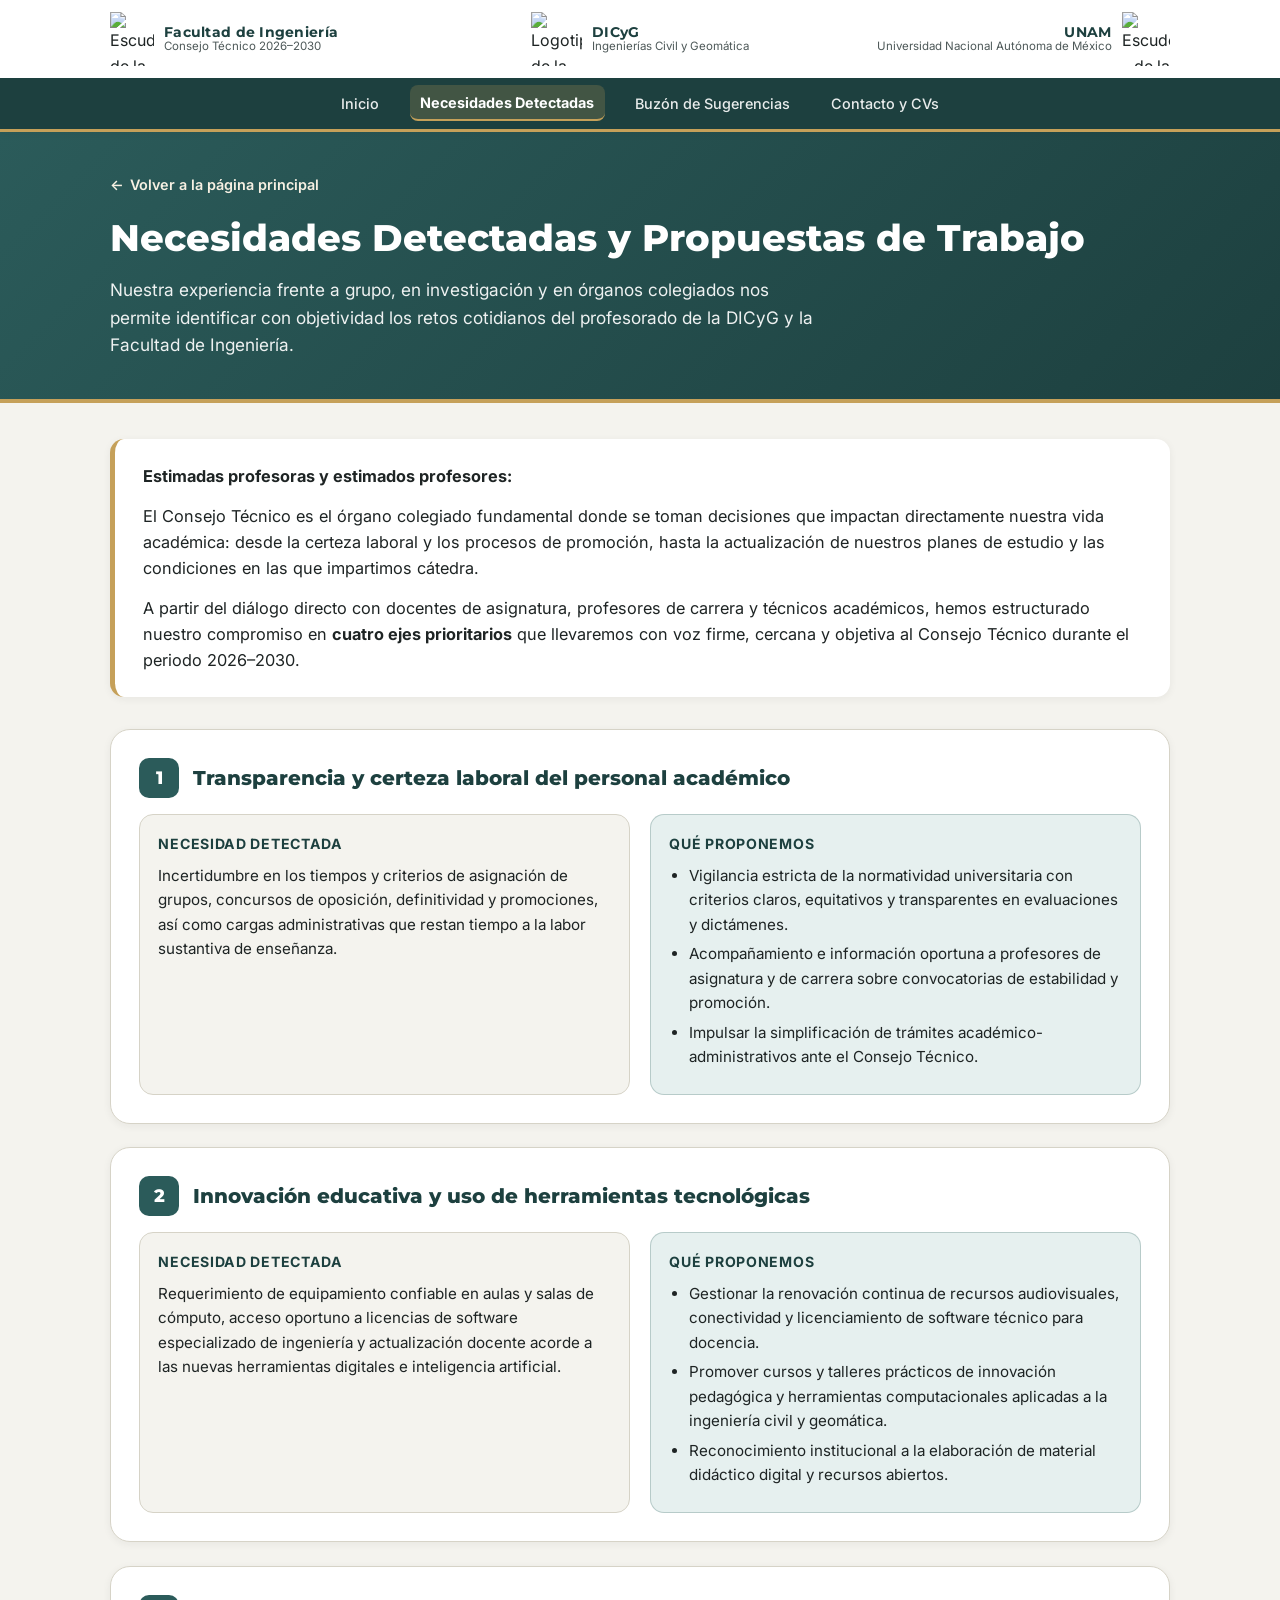
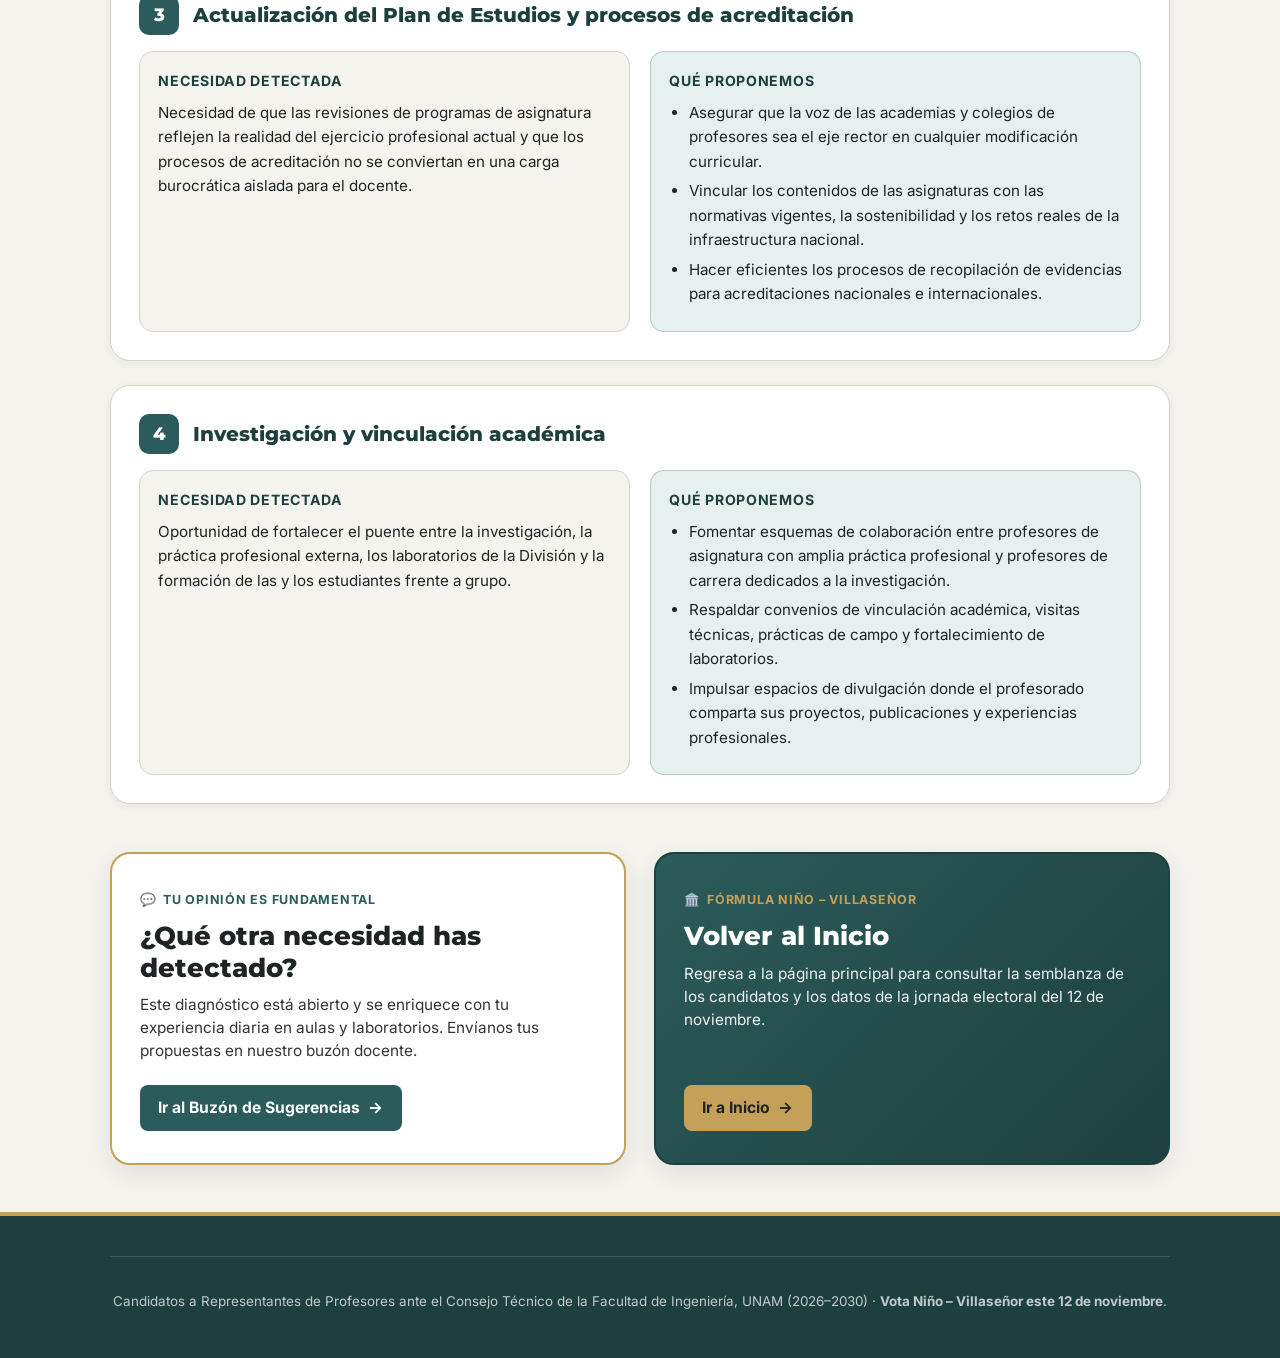
==== necesidades.html @ a03ecf2c "Implementar micro-animaciones, hover states y scroll reveals fluidos" ====
<!DOCTYPE html>
<html lang="es-MX">
<head>
  <meta charset="UTF-8">
  <meta name="viewport" content="width=device-width, initial-scale=1.0">
  <title>Necesidades Detectadas y Propuestas | Niño – Villaseñor (Consejo Técnico FI 2026–2030)</title>
  <meta name="description" content="Diagnóstico de necesidades detectadas en el profesorado y propuestas de trabajo de los candidatos Dr. Mauro P. Niño Lázaro y M.I. Carlos Villaseñor Mejía al Consejo Técnico de la Facultad de Ingeniería UNAM.">
  <link rel="preconnect" href="https://fonts.googleapis.com">
  <link rel="preconnect" href="https://fonts.gstatic.com" crossorigin>
  <link href="https://fonts.googleapis.com/css2?family=Inter:wght@400;500;600;700&family=Montserrat:wght@700;800;900&display=swap" rel="stylesheet">
  <link rel="stylesheet" href="css/styles.css">
</head>
<body>
  <a class="skip-link" href="#contenido-principal">Saltar al contenido principal</a>

  <!-- ENCABEZADO INSTITUCIONAL: Logos FI | DICyG | UNAM -->
  <header class="institutional-header">
    <div class="container logos-bar">
      <div class="logo-item logo-item--left">
        <img
          src="imagenes/fi.png"
          alt="Escudo de la Facultad de Ingeniería UNAM"
          class="logo-img"
          width="402"
          height="497"
        >
        <div class="logo-label">
          <strong>Facultad de Ingeniería</strong>
          <span>Consejo Técnico 2026–2030</span>
        </div>
      </div>

      <div class="logo-item logo-item--center">
        <img
          src="imagenes/dicyg.png"
          alt="Logotipo de la División de Ingenierías Civil y Geomática (DICyG)"
          class="logo-img"
          width="433"
          height="461"
        >
        <div class="logo-label">
          <strong>DICyG</strong>
          <span>Ingenierías Civil y Geomática</span>
        </div>
      </div>

      <div class="logo-item logo-item--right">
        <img
          src="imagenes/Escudo-UNAM-escalable.svg"
          alt="Escudo de la Universidad Nacional Autónoma de México"
          class="logo-img"
          width="1024"
          height="1151"
        >
        <div class="logo-label">
          <strong>UNAM</strong>
          <span>Universidad Nacional Autónoma de México</span>
        </div>
      </div>
    </div>

    <nav class="site-nav" aria-label="Navegación principal">
      <div class="container site-nav__inner">
        <a href="index.html">Inicio</a>
        <a href="necesidades.html" aria-current="page">Necesidades Detectadas</a>
        <a href="sugerencias.html">Buzón de Sugerencias</a>
        <a href="index.html#contacto">Contacto y CVs</a>
      </div>
    </nav>
  </header>

  <main id="contenido-principal">
    <!-- ENCABEZADO DE LA PÁGINA INTERNA -->
    <section class="page-hero">
      <div class="container">
        <a href="index.html" class="page-hero__back">
          <span aria-hidden="true">←</span> Volver a la página principal
        </a>
        <h1 class="page-hero__title">Necesidades Detectadas y Propuestas de Trabajo</h1>
        <p class="page-hero__lead">
          Nuestra experiencia frente a grupo, en investigación y en órganos colegiados nos permite identificar con objetividad los retos cotidianos del profesorado de la DICyG y la Facultad de Ingeniería.
        </p>
      </div>
    </section>

    <div class="container">
      <!-- INTRODUCCIÓN / EXPOSICIÓN DE MOTIVOS -->
      <section class="editorial-intro reveal" aria-label="Mensaje a las y los profesores">
        <p>
          <strong>Estimadas profesoras y estimados profesores:</strong>
        </p>
        <p>
          El Consejo Técnico es el órgano colegiado fundamental donde se toman decisiones que impactan directamente nuestra vida académica: desde la certeza laboral y los procesos de promoción, hasta la actualización de nuestros planes de estudio y las condiciones en las que impartimos cátedra.
        </p>
        <p>
          A partir del diálogo directo con docentes de asignatura, profesores de carrera y técnicos académicos, hemos estructurado nuestro compromiso en <strong>cuatro ejes prioritarios</strong> que llevaremos con voz firme, cercana y objetiva al Consejo Técnico durante el periodo 2026–2030.
        </p>
      </section>

      <!-- LOS 4 EJES DE DIAGNÓSTICO Y PROPUESTAS -->
      <section class="pillars-list" aria-label="Ejes de necesidades y propuestas">
        <!-- Eje 1 -->
        <article class="pillar-card reveal">
          <div class="pillar-card__header">
            <span class="pillar-card__num" aria-hidden="true">1</span>
            <h2 class="pillar-card__title">Transparencia y certeza laboral del personal académico</h2>
          </div>
          <div class="pillar-columns">
            <div class="pillar-box pillar-box--diagnosis">
              <h3>Necesidad Detectada</h3>
              <p>
                Incertidumbre en los tiempos y criterios de asignación de grupos, concursos de oposición, definitividad y promociones, así como cargas administrativas que restan tiempo a la labor sustantiva de enseñanza.
              </p>
            </div>
            <div class="pillar-box pillar-box--proposal">
              <h3>Qué Proponemos</h3>
              <ul>
                <li>Vigilancia estricta de la normatividad universitaria con criterios claros, equitativos y transparentes en evaluaciones y dictámenes.</li>
                <li>Acompañamiento e información oportuna a profesores de asignatura y de carrera sobre convocatorias de estabilidad y promoción.</li>
                <li>Impulsar la simplificación de trámites académico-administrativos ante el Consejo Técnico.</li>
              </ul>
            </div>
          </div>
        </article>

        <!-- Eje 2 -->
        <article class="pillar-card reveal">
          <div class="pillar-card__header">
            <span class="pillar-card__num" aria-hidden="true">2</span>
            <h2 class="pillar-card__title">Innovación educativa y uso de herramientas tecnológicas</h2>
          </div>
          <div class="pillar-columns">
            <div class="pillar-box pillar-box--diagnosis">
              <h3>Necesidad Detectada</h3>
              <p>
                Requerimiento de equipamiento confiable en aulas y salas de cómputo, acceso oportuno a licencias de software especializado de ingeniería y actualización docente acorde a las nuevas herramientas digitales e inteligencia artificial.
              </p>
            </div>
            <div class="pillar-box pillar-box--proposal">
              <h3>Qué Proponemos</h3>
              <ul>
                <li>Gestionar la renovación continua de recursos audiovisuales, conectividad y licenciamiento de software técnico para docencia.</li>
                <li>Promover cursos y talleres prácticos de innovación pedagógica y herramientas computacionales aplicadas a la ingeniería civil y geomática.</li>
                <li>Reconocimiento institucional a la elaboración de material didáctico digital y recursos abiertos.</li>
              </ul>
            </div>
          </div>
        </article>

        <!-- Eje 3 -->
        <article class="pillar-card reveal">
          <div class="pillar-card__header">
            <span class="pillar-card__num" aria-hidden="true">3</span>
            <h2 class="pillar-card__title">Actualización del Plan de Estudios y procesos de acreditación</h2>
          </div>
          <div class="pillar-columns">
            <div class="pillar-box pillar-box--diagnosis">
              <h3>Necesidad Detectada</h3>
              <p>
                Necesidad de que las revisiones de programas de asignatura reflejen la realidad del ejercicio profesional actual y que los procesos de acreditación no se conviertan en una carga burocrática aislada para el docente.
              </p>
            </div>
            <div class="pillar-box pillar-box--proposal">
              <h3>Qué Proponemos</h3>
              <ul>
                <li>Asegurar que la voz de las academias y colegios de profesores sea el eje rector en cualquier modificación curricular.</li>
                <li>Vincular los contenidos de las asignaturas con las normativas vigentes, la sostenibilidad y los retos reales de la infraestructura nacional.</li>
                <li>Hacer eficientes los procesos de recopilación de evidencias para acreditaciones nacionales e internacionales.</li>
              </ul>
            </div>
          </div>
        </article>

        <!-- Eje 4 -->
        <article class="pillar-card reveal">
          <div class="pillar-card__header">
            <span class="pillar-card__num" aria-hidden="true">4</span>
            <h2 class="pillar-card__title">Investigación y vinculación académica</h2>
          </div>
          <div class="pillar-columns">
            <div class="pillar-box pillar-box--diagnosis">
              <h3>Necesidad Detectada</h3>
              <p>
                Oportunidad de fortalecer el puente entre la investigación, la práctica profesional externa, los laboratorios de la División y la formación de las y los estudiantes frente a grupo.
              </p>
            </div>
            <div class="pillar-box pillar-box--proposal">
              <h3>Qué Proponemos</h3>
              <ul>
                <li>Fomentar esquemas de colaboración entre profesores de asignatura con amplia práctica profesional y profesores de carrera dedicados a la investigación.</li>
                <li>Respaldar convenios de vinculación académica, visitas técnicas, prácticas de campo y fortalecimiento de laboratorios.</li>
                <li>Impulsar espacios de divulgación donde el profesorado comparta sus proyectos, publicaciones y experiencias profesionales.</li>
              </ul>
            </div>
          </div>
        </article>
      </section>

      <!-- INVITACIÓN A PASAR AL BUZÓN DE SUGERENCIAS -->
      <section class="cta-buttons-section" aria-label="Participa con tus sugerencias">
        <div class="cta-dual-grid">
          <a href="sugerencias.html" class="action-card-btn action-card-btn--secondary reveal reveal-delay-1">
            <div>
              <span class="action-card-btn__badge">
                <span aria-hidden="true">💬</span> Tu opinión es fundamental
              </span>
              <h3 class="action-card-btn__title">¿Qué otra necesidad has detectado?</h3>
              <p class="action-card-btn__desc">
                Este diagnóstico está abierto y se enriquece con tu experiencia diaria en aulas y laboratorios. Envíanos tus propuestas en nuestro buzón docente.
              </p>
            </div>
            <span class="action-card-btn__cta">
              Ir al Buzón de Sugerencias <span aria-hidden="true">→</span>
            </span>
          </a>

          <a href="index.html" class="action-card-btn action-card-btn--primary reveal reveal-delay-2">
            <div>
              <span class="action-card-btn__badge">
                <span aria-hidden="true">🏛️</span> Fórmula Niño – Villaseñor
              </span>
              <h3 class="action-card-btn__title">Volver al Inicio</h3>
              <p class="action-card-btn__desc">
                Regresa a la página principal para consultar la semblanza de los candidatos y los datos de la jornada electoral del 12 de noviembre.
              </p>
            </div>
            <span class="action-card-btn__cta">
              Ir a Inicio <span aria-hidden="true">→</span>
            </span>
          </a>
        </div>
      </section>
    </div>
  </main>

  <footer class="site-footer">
    <div class="container">
      <div class="footer-bottom">
        <p>
          Candidatos a Representantes de Profesores ante el Consejo Técnico de la Facultad de Ingeniería, UNAM (2026–2030) · <strong>Vota Niño – Villaseñor este 12 de noviembre</strong>.
        </p>
      </div>
    </div>
  </footer>

  <script src="js/main.js" defer></script>
</body>
</html>
---- css/styles.css ----
/* ==========================================================================
   Candidatura Consejo Técnico FI-UNAM (2026-2030) | Niño – Villaseñor
   Identidad visual basada en el flyer oficial de campaña
   ========================================================================== */

:root {
  /* Paleta oficial del flyer */
  --bg-cream: #f4f3ee;
  --bg-card: #ffffff;
  --bg-subtle: #eae8df;
  --teal-primary: #2b5b5a;
  --teal-dark: #1d403f;
  --teal-light: #e6f0ef;
  --gold-accent: #c5a059;
  --gold-dark: #9e7b36;
  --gold-light: #f7f1e3;
  --unam-red: #c8102e;
  --text-main: #1e2424;
  --text-muted: #4e5959;
  --border-color: #d6d3c7;

  /* Estados de validación (Modern Web Guidance) */
  --error-color: #d93025;
  --error-bg: #fce8e6;
  --valid-color: #188038;
  --focus-ring: #1d403f;

  /* Tipografía y espaciado */
  --font-sans: 'Inter', system-ui, -apple-system, BlinkMacSystemFont, 'Segoe UI', Roboto, sans-serif;
  --font-display: 'Montserrat', system-ui, -apple-system, BlinkMacSystemFont, 'Segoe UI', sans-serif;
  --radius-sm: 8px;
  --radius-md: 14px;
  --radius-lg: 20px;
  --shadow-sm: 0 2px 8px rgba(30, 36, 36, 0.06);
  --shadow-md: 0 8px 24px rgba(30, 36, 36, 0.09);
  --shadow-lg: 0 14px 36px rgba(43, 91, 90, 0.15);
  --max-width: 1060px;
}

*,
*::before,
*::after {
  box-sizing: border-box;
}

html {
  scroll-behavior: smooth;
  scroll-padding-block-start: 5rem;
}

body {
  margin: 0;
  font-family: var(--font-sans);
  font-size: 1rem;
  line-height: 1.6;
  color: var(--text-main);
  background-color: var(--bg-cream);
  -webkit-font-smoothing: antialiased;
}

/* Accesibilidad: Enlace para saltar al contenido */
.skip-link {
  position: absolute;
  inset-block-start: -100px;
  inset-inline-start: 1rem;
  background: var(--teal-dark);
  color: #ffffff;
  padding: 0.75rem 1.25rem;
  border-radius: var(--radius-sm);
  text-decoration: none;
  font-weight: 600;
  z-index: 1000;
  transition: inset-block-start 0.2s ease;
}

.skip-link:focus {
  inset-block-start: 1rem;
}

/* Utilidad canónica .visually-hidden (Modern Web Guidance `forms`) */
.visually-hidden {
  position: absolute;
  clip-path: inset(50%);
  overflow: hidden;
  width: 1px;
  height: 1px;
  margin: -1px;
  padding: 0;
  border: 0;
  white-space: nowrap;
}

/* Contenedor general */
.container {
  width: min(100% - 2rem, var(--max-width));
  margin-inline: auto;
}

/* ==========================================================================
   1. Barra Superior Institucional (Logos: FI | DICyG | UNAM)
   ========================================================================== */
.institutional-header {
  background-color: var(--bg-card);
  border-block-end: 3px solid var(--gold-accent);
  box-shadow: var(--shadow-sm);
  position: sticky;
  inset-block-start: 0;
  z-index: 100;
}

.logos-bar {
  display: grid;
  grid-template-columns: 1fr auto 1fr;
  align-items: center;
  gap: 1rem;
  padding-block: 0.75rem;
}

.logo-item {
  display: flex;
  align-items: center;
  gap: 0.65rem;
  text-decoration: none;
  color: var(--text-main);
  transition: transform 0.25s cubic-bezier(0.16, 1, 0.3, 1);
}

.logo-item:hover {
  transform: translateY(-2px);
}

.logo-item--left {
  justify-self: start;
}

.logo-item--center {
  justify-self: center;
}

.logo-item--right {
  justify-self: end;
  flex-direction: row-reverse;
  text-align: right;
}

.logo-img {
  width: auto;
  height: 54px;
  object-fit: contain;
  display: block;
  transition: transform 0.25s cubic-bezier(0.16, 1, 0.3, 1);
}

.logo-item:hover .logo-img {
  transform: scale(1.06);
}

.logo-label {
  display: flex;
  flex-direction: column;
  line-height: 1.2;
}

.logo-label strong {
  font-family: var(--font-display);
  font-size: 0.85rem;
  font-weight: 700;
  letter-spacing: 0.02em;
  color: var(--teal-dark);
}

.logo-label span {
  font-size: 0.72rem;
  color: var(--text-muted);
}

/* Sub-barra de navegación rápida */
.site-nav {
  background-color: var(--teal-dark);
  color: #ffffff;
  font-size: 0.9rem;
}

.site-nav__inner {
  display: flex;
  align-items: center;
  justify-content: center;
  flex-wrap: wrap;
  gap: 0.25rem 1.25rem;
  padding-block: 0.45rem;
}

.site-nav a {
  color: rgba(255, 255, 255, 0.9);
  text-decoration: none;
  padding: 0.35rem 0.65rem;
  border-radius: var(--radius-sm);
  font-weight: 500;
  transition: background-color 0.2s ease, color 0.2s ease;
}

.site-nav a:hover,
.site-nav a[aria-current="page"] {
  background-color: rgba(197, 160, 89, 0.22);
  color: #ffffff;
}

.site-nav a[aria-current="page"] {
  font-weight: 700;
  border-block-end: 2px solid var(--gold-accent);
}

/* ==========================================================================
   Micro-animaciones, Transiciones Fluidas y Scroll Reveals
   Cumple con Modern Web Guidance: `motion`, `scroll-entry-exit-effects`
   ========================================================================== */

@keyframes fadeInUp {
  from {
    opacity: 0;
    transform: translateY(22px);
  }
  to {
    opacity: 1;
    transform: translateY(0);
  }
}

@keyframes fadeIn {
  from {
    opacity: 0;
  }
  to {
    opacity: 1;
  }
}

@keyframes floatGentle {
  0%, 100% {
    transform: translateY(0);
  }
  50% {
    transform: translateY(-3px);
  }
}

@keyframes pulseBorder {
  0%, 100% {
    border-color: var(--gold-accent);
    box-shadow: 0 4px 18px rgba(197, 160, 89, 0.2);
  }
  50% {
    border-color: var(--gold-dark);
    box-shadow: 0 8px 24px rgba(197, 160, 89, 0.38);
  }
}

/* Scroll Reveal System */
.reveal {
  opacity: 0;
  transform: translateY(28px);
  transition: opacity 0.65s cubic-bezier(0.16, 1, 0.3, 1),
              transform 0.65s cubic-bezier(0.16, 1, 0.3, 1);
  will-change: opacity, transform;
}

.reveal.is-revealed {
  opacity: 1;
  transform: translateY(0);
}

.reveal-delay-1 { transition-delay: 0.12s; }
.reveal-delay-2 { transition-delay: 0.24s; }
.reveal-delay-3 { transition-delay: 0.36s; }

/* 2. Hero / Encabezado del Flyer y Eslogan */
.hero {
  padding-block: 2.5rem 1.5rem;
  text-align: center;
  position: relative;
}

.hero__eyebrow {
  display: inline-flex;
  align-items: center;
  gap: 0.5rem;
  background-color: var(--gold-light);
  color: var(--teal-dark);
  border: 1px solid var(--gold-accent);
  padding: 0.35rem 1rem;
  border-radius: 999px;
  font-size: 0.85rem;
  font-weight: 700;
  letter-spacing: 0.04em;
  text-transform: uppercase;
  margin-block-end: 1rem;
  animation: fadeIn 0.6s ease-out backwards, floatGentle 4s ease-in-out infinite 0.7s;
}

.hero__title {
  font-family: var(--font-display);
  font-size: clamp(1.65rem, 3.8vw, 2.5rem);
  font-weight: 800;
  line-height: 1.18;
  color: var(--text-main);
  margin: 0 auto 0.5rem;
  max-width: 24ch;
  letter-spacing: -0.01em;
  animation: fadeInUp 0.7s cubic-bezier(0.16, 1, 0.3, 1) backwards;
  animation-delay: 0.1s;
}

.hero__subtitle {
  font-size: clamp(1.05rem, 2.2vw, 1.3rem);
  color: var(--text-muted);
  margin: 0 auto 1.75rem;
  max-width: 48ch;
  font-weight: 500;
  animation: fadeInUp 0.7s cubic-bezier(0.16, 1, 0.3, 1) backwards;
  animation-delay: 0.2s;
}

/* Franja verde petróleo del flyer ("Experiencia que te representa") */
.slogan-banner {
  background: linear-gradient(135deg, var(--teal-primary) 0%, var(--teal-dark) 100%);
  color: #ffffff;
  padding: 1.75rem 1.5rem;
  border-radius: var(--radius-lg);
  box-shadow: var(--shadow-lg);
  border-block-start: 4px solid var(--gold-accent);
  max-width: 860px;
  margin-inline: auto;
  animation: fadeInUp 0.8s cubic-bezier(0.16, 1, 0.3, 1) backwards;
  animation-delay: 0.3s;
  transition: transform 0.3s ease, box-shadow 0.3s ease;
}

.slogan-banner:hover {
  transform: translateY(-3px);
  box-shadow: 0 16px 42px rgba(43, 91, 90, 0.25);
}

.slogan-banner__title {
  font-family: var(--font-display);
  font-size: clamp(1.45rem, 3vw, 2.05rem);
  font-weight: 800;
  margin: 0 0 0.45rem;
  letter-spacing: 0.01em;
}

.slogan-banner__text {
  font-size: clamp(1rem, 2vw, 1.15rem);
  margin: 0;
  color: rgba(255, 255, 255, 0.92);
  max-width: 54ch;
  margin-inline: auto;
}

/* ==========================================================================
   3. Tarjetas de Candidatos (Foto arriba + Datos abajo)
   ========================================================================== */
.candidates-section {
  padding-block: 2rem 2.5rem;
}

.section-heading {
  text-align: center;
  margin-block-end: 2rem;
}

.section-heading__title {
  font-family: var(--font-display);
  font-size: clamp(1.35rem, 2.6vw, 1.75rem);
  font-weight: 800;
  color: var(--teal-dark);
  margin: 0 0 0.35rem;
  text-transform: uppercase;
  letter-spacing: 0.04em;
}

.section-heading__line {
  width: 72px;
  height: 4px;
  background: linear-gradient(90deg, var(--teal-primary), var(--gold-accent));
  margin-inline: auto;
  border-radius: 2px;
}

.candidates-grid {
  display: grid;
  grid-template-columns: repeat(2, 1fr);
  gap: 2rem;
  align-items: stretch;
}

.candidate-card {
  background-color: var(--bg-card);
  border-radius: var(--radius-lg);
  border: 1px solid var(--border-color);
  box-shadow: var(--shadow-md);
  padding: 2rem 1.75rem;
  display: flex;
  flex-direction: column;
  align-items: center;
  text-align: center;
  position: relative;
  overflow: hidden;
  transition: transform 0.3s cubic-bezier(0.16, 1, 0.3, 1),
              box-shadow 0.3s ease,
              border-color 0.3s ease;
}

.candidate-card::before {
  content: "";
  position: absolute;
  inset-block-start: 0;
  inset-inline: 0;
  height: 6px;
  background: linear-gradient(90deg, var(--teal-primary) 50%, var(--gold-accent) 50%);
  transition: height 0.25s ease;
}

.candidate-card:hover {
  transform: translateY(-6px);
  box-shadow: 0 16px 36px rgba(43, 91, 90, 0.18);
  border-color: var(--gold-accent);
}

.candidate-card:hover::before {
  height: 8px;
}

/* Contenedor de retrato con marco inspirado en el hexágono bicolor del flyer */
.candidate-photo-wrap {
  position: relative;
  width: 186px;
  height: 186px;
  margin-block-end: 1.35rem;
  padding: 6px;
  border-radius: 50%;
  background: linear-gradient(135deg, var(--teal-primary) 0%, var(--teal-primary) 50%, var(--gold-accent) 50%, var(--gold-accent) 100%);
  box-shadow: 0 8px 20px rgba(43, 91, 90, 0.18);
  transition: transform 0.35s cubic-bezier(0.16, 1, 0.3, 1),
              box-shadow 0.35s ease;
}

.candidate-card:hover .candidate-photo-wrap {
  transform: scale(1.04);
  box-shadow: 0 14px 28px rgba(43, 91, 90, 0.26);
}

.candidate-photo {
  width: 100%;
  height: 100%;
  border-radius: 50%;
  object-fit: cover;
  background-color: #d8d8d2;
  border: 4px solid var(--bg-card);
  display: block;
  transition: transform 0.35s ease;
}

.candidate-card:hover .candidate-photo {
  transform: scale(1.02);
}

.candidate-name {
  font-family: var(--font-display);
  font-size: 1.4rem;
  font-weight: 800;
  color: var(--text-main);
  margin: 0 0 0.35rem;
  line-height: 1.25;
}

.candidate-role {
  font-size: 0.95rem;
  font-weight: 700;
  color: var(--teal-primary);
  background-color: var(--teal-light);
  padding: 0.3rem 0.9rem;
  border-radius: 999px;
  margin: 0 0 1.25rem;
}

/* Lista de datos / trayectoria debajo de la foto */
.candidate-bio-list {
  list-style: none;
  padding: 0;
  margin: 0 0 1.5rem;
  text-align: left;
  width: 100%;
  flex-grow: 1;
}

.candidate-bio-list li {
  position: relative;
  padding-inline-start: 1.5rem;
  margin-block-end: 0.75rem;
  font-size: 0.98rem;
  color: var(--text-main);
  line-height: 1.45;
}

.candidate-bio-list li::before {
  content: "▾";
  position: absolute;
  inset-inline-start: 0.15rem;
  inset-block-start: -0.05rem;
  color: var(--gold-dark);
  font-size: 1.15rem;
  font-weight: 700;
}

/* Pie de cada tarjeta: enlaces a CV y contacto */
.candidate-links {
  display: flex;
  flex-wrap: wrap;
  gap: 0.6rem;
  justify-content: center;
  width: 100%;
  padding-block-start: 1rem;
  border-block-start: 1px dashed var(--border-color);
}

.chip-link {
  display: inline-flex;
  align-items: center;
  gap: 0.4rem;
  font-size: 0.85rem;
  font-weight: 600;
  padding: 0.45rem 0.85rem;
  border-radius: var(--radius-sm);
  text-decoration: none;
  color: var(--teal-dark);
  background-color: var(--bg-cream);
  border: 1px solid var(--border-color);
  transition: background-color 0.2s ease, border-color 0.2s ease;
}

.chip-link:hover {
  background-color: var(--gold-light);
  border-color: var(--gold-accent);
}

/* ==========================================================================
   4. Resumen de "Nuestro Compromiso" (4 Ejes del Flyer)
   ========================================================================== */
.commitments-strip {
  background-color: var(--bg-card);
  border-radius: var(--radius-lg);
  border: 1px solid var(--border-color);
  padding: 1.75rem;
  margin-block-end: 2.5rem;
  box-shadow: var(--shadow-sm);
}

.commitments-grid {
  display: grid;
  grid-template-columns: repeat(2, 1fr);
  gap: 1.15rem 1.75rem;
}

.commitment-item {
  display: flex;
  align-items: flex-start;
  gap: 0.85rem;
  transition: transform 0.25s ease;
}

.commitment-item:hover {
  transform: translateX(4px);
}

.commitment-icon {
  flex-shrink: 0;
  width: 34px;
  height: 34px;
  border-radius: 8px;
  background-color: var(--teal-light);
  border: 2px solid var(--teal-primary);
  color: var(--gold-dark);
  display: inline-flex;
  align-items: center;
  justify-content: center;
  font-weight: 800;
  font-size: 1rem;
  transition: transform 0.25s cubic-bezier(0.16, 1, 0.3, 1),
              background-color 0.25s ease,
              border-color 0.25s ease,
              color 0.25s ease;
}

.commitment-item:hover .commitment-icon {
  transform: scale(1.15) rotate(6deg);
  background-color: var(--gold-light);
  border-color: var(--gold-accent);
  color: var(--teal-dark);
}

.commitment-text {
  font-size: 0.98rem;
  font-weight: 600;
  color: var(--text-main);
  margin: 0;
  line-height: 1.4;
}

/* ==========================================================================
   5. Los 2 Botones Principales (Necesidades Detectadas | Sugerencias)
   ========================================================================== */
.cta-buttons-section {
  padding-block: 0.5rem 3rem;
}

.cta-dual-grid {
  display: grid;
  grid-template-columns: repeat(2, 1fr);
  gap: 1.75rem;
}

.action-card-btn {
  display: flex;
  flex-direction: column;
  justify-content: space-between;
  text-decoration: none;
  padding: 2rem 1.75rem;
  border-radius: var(--radius-lg);
  transition: transform 0.3s cubic-bezier(0.16, 1, 0.3, 1),
              box-shadow 0.3s ease;
  min-height: 220px;
  position: relative;
  overflow: hidden;
}

.action-card-btn--primary {
  background: linear-gradient(135deg, var(--teal-primary) 0%, var(--teal-dark) 100%);
  color: #ffffff;
  border: 2px solid var(--teal-dark);
  box-shadow: var(--shadow-md);
}

.action-card-btn--secondary {
  background-color: var(--bg-card);
  color: var(--text-main);
  border: 2px solid var(--gold-accent);
  box-shadow: var(--shadow-md);
}

.action-card-btn:hover {
  transform: translateY(-6px);
  box-shadow: 0 18px 40px rgba(43, 91, 90, 0.2);
}

.action-card-btn__badge {
  display: inline-flex;
  align-items: center;
  gap: 0.4rem;
  font-size: 0.78rem;
  font-weight: 700;
  text-transform: uppercase;
  letter-spacing: 0.06em;
  margin-block-end: 0.65rem;
  transition: transform 0.25s ease;
}

.action-card-btn:hover .action-card-btn__badge {
  transform: translateX(2px);
}

.action-card-btn--primary .action-card-btn__badge {
  color: var(--gold-accent);
}

.action-card-btn--secondary .action-card-btn__badge {
  color: var(--teal-primary);
}

.action-card-btn__title {
  font-family: var(--font-display);
  font-size: clamp(1.35rem, 2.5vw, 1.65rem);
  font-weight: 800;
  margin: 0 0 0.6rem;
  line-height: 1.2;
}

.action-card-btn__desc {
  font-size: 0.96rem;
  margin: 0 0 1.4rem;
  opacity: 0.92;
  line-height: 1.5;
}

.action-card-btn__cta {
  display: inline-flex;
  align-items: center;
  gap: 0.5rem;
  font-weight: 700;
  font-size: 0.98rem;
  padding: 0.65rem 1.15rem;
  border-radius: var(--radius-sm);
  align-self: flex-start;
  transition: transform 0.2s ease, background-color 0.2s ease;
}

.action-card-btn__cta span[aria-hidden="true"] {
  display: inline-block;
  transition: transform 0.25s cubic-bezier(0.16, 1, 0.3, 1);
}

.action-card-btn--primary .action-card-btn__cta {
  background-color: var(--gold-accent);
  color: #1e2424;
}

.action-card-btn--secondary .action-card-btn__cta {
  background-color: var(--teal-primary);
  color: #ffffff;
}

.action-card-btn:hover .action-card-btn__cta {
  transform: translateX(4px);
}

.action-card-btn:hover .action-card-btn__cta span[aria-hidden="true"] {
  transform: translateX(4px);
}

/* ==========================================================================
   6. Banner de Votación y Pie de Página (Correos + CVs)
   ========================================================================== */
.vote-callout {
  text-align: center;
  background-color: var(--gold-light);
  border: 2px solid var(--gold-accent);
  border-radius: var(--radius-lg);
  padding: 1.75rem 1.25rem;
  margin-block-end: 3rem;
  animation: pulseBorder 4s ease-in-out infinite;
  transition: transform 0.3s ease, box-shadow 0.3s ease;
}

.vote-callout:hover {
  transform: translateY(-3px) scale(1.01);
}

.vote-callout__vota {
  font-family: var(--font-display);
  font-size: clamp(1.8rem, 4vw, 2.6rem);
  font-weight: 900;
  color: var(--text-main);
  letter-spacing: 0.06em;
  margin: 0;
  line-height: 1.05;
}

.vote-callout__names {
  font-family: var(--font-display);
  font-size: clamp(1.35rem, 3vw, 1.95rem);
  font-weight: 800;
  color: var(--teal-dark);
  margin: 0.25rem 0;
}

.vote-callout__date {
  font-size: 1.1rem;
  font-weight: 700;
  color: var(--text-main);
  letter-spacing: 0.05em;
  text-transform: uppercase;
  margin: 0.35rem 0 0;
}

.site-footer {
  background-color: var(--teal-dark);
  color: rgba(255, 255, 255, 0.88);
  padding-block: 2.5rem 2rem;
  border-block-start: 4px solid var(--gold-accent);
}

.footer-grid {
  display: grid;
  grid-template-columns: repeat(2, 1fr);
  gap: 2rem;
  margin-block-end: 1.75rem;
}

.footer-col h3 {
  font-family: var(--font-display);
  font-size: 1.05rem;
  color: var(--gold-accent);
  margin: 0 0 0.75rem;
  text-transform: uppercase;
  letter-spacing: 0.04em;
}

.footer-contact-list {
  list-style: none;
  padding: 0;
  margin: 0;
}

.footer-contact-list li {
  margin-block-end: 0.6rem;
  font-size: 0.92rem;
}

.footer-contact-list a {
  color: #ffffff;
  text-decoration: underline;
  text-underline-offset: 3px;
}

.footer-bottom {
  text-align: center;
  padding-block-start: 1.25rem;
  border-block-start: 1px solid rgba(255, 255, 255, 0.15);
  font-size: 0.84rem;
  color: rgba(255, 255, 255, 0.72);
}

/* ==========================================================================
   7. Páginas Internas: Necesidades Detectadas (`necesidades.html`)
   ========================================================================== */
.page-hero {
  background: linear-gradient(135deg, var(--teal-primary) 0%, var(--teal-dark) 100%);
  color: #ffffff;
  padding-block: 2.5rem;
  margin-block-end: 2.25rem;
  border-block-end: 4px solid var(--gold-accent);
}

.page-hero__back {
  display: inline-flex;
  align-items: center;
  gap: 0.4rem;
  color: var(--gold-light);
  text-decoration: none;
  font-size: 0.9rem;
  font-weight: 600;
  margin-block-end: 0.85rem;
}

.page-hero__back:hover {
  text-decoration: underline;
}

.page-hero__title {
  font-family: var(--font-display);
  font-size: clamp(1.6rem, 3.5vw, 2.3rem);
  font-weight: 800;
  margin: 0 0 0.5rem;
}

.page-hero__lead {
  font-size: 1.08rem;
  color: rgba(255, 255, 255, 0.92);
  max-width: 65ch;
  margin: 0;
}

.editorial-intro {
  background-color: var(--bg-card);
  border-inline-start: 5px solid var(--gold-accent);
  border-radius: var(--radius-md);
  padding: 1.5rem 1.75rem;
  margin-block-end: 2rem;
  box-shadow: var(--shadow-sm);
}

.editorial-intro p {
  margin: 0 0 0.85rem;
  font-size: 1.02rem;
}

.editorial-intro p:last-child {
  margin-block-end: 0;
}

.pillars-list {
  display: flex;
  flex-direction: column;
  gap: 1.5rem;
  margin-block-end: 2.5rem;
}

.pillar-card {
  background-color: var(--bg-card);
  border: 1px solid var(--border-color);
  border-radius: var(--radius-lg);
  padding: 1.75rem;
  box-shadow: var(--shadow-sm);
  transition: transform 0.3s cubic-bezier(0.16, 1, 0.3, 1),
              box-shadow 0.3s ease,
              border-color 0.3s ease;
}

.pillar-card:hover {
  transform: translateY(-4px);
  box-shadow: 0 14px 32px rgba(43, 91, 90, 0.14);
  border-color: var(--teal-primary);
}

.pillar-card__header {
  display: flex;
  align-items: center;
  gap: 0.9rem;
  margin-block-end: 1rem;
}

.pillar-card__num {
  width: 40px;
  height: 40px;
  border-radius: 10px;
  background-color: var(--teal-primary);
  color: #ffffff;
  font-family: var(--font-display);
  font-weight: 800;
  font-size: 1.1rem;
  display: inline-flex;
  align-items: center;
  justify-content: center;
  flex-shrink: 0;
  transition: transform 0.25s cubic-bezier(0.16, 1, 0.3, 1),
              background-color 0.25s ease,
              color 0.25s ease;
}

.pillar-card:hover .pillar-card__num {
  transform: scale(1.1) rotate(-4deg);
  background-color: var(--gold-accent);
  color: var(--text-main);
}

.pillar-card__title {
  font-family: var(--font-display);
  font-size: 1.25rem;
  font-weight: 800;
  color: var(--teal-dark);
  margin: 0;
}

.pillar-columns {
  display: grid;
  grid-template-columns: repeat(2, 1fr);
  gap: 1.25rem;
}

.pillar-box {
  padding: 1.15rem;
  border-radius: var(--radius-md);
}

.pillar-box--diagnosis {
  background-color: var(--bg-cream);
  border: 1px solid var(--border-color);
}

.pillar-box--proposal {
  background-color: var(--teal-light);
  border: 1px solid rgba(43, 91, 90, 0.25);
}

.pillar-box h3 {
  font-size: 0.88rem;
  text-transform: uppercase;
  letter-spacing: 0.05em;
  margin: 0 0 0.5rem;
  color: var(--teal-dark);
}

.pillar-box p,
.pillar-box ul {
  margin: 0;
  font-size: 0.95rem;
  color: var(--text-main);
}

.pillar-box ul {
  padding-inline-start: 1.2rem;
}

.pillar-box li {
  margin-block-end: 0.35rem;
}

/* ==========================================================================
   8. Formulario Integrado de Sugerencias (`sugerencias.html`)
   Cumple con Modern Web Guidance: `forms`, `validate-input-after-interaction`,
   `required-field-feedback` y `form-fields-automatically-fit-contents`
   ========================================================================== */
.form-card {
  background-color: var(--bg-card);
  border: 1px solid var(--border-color);
  border-radius: var(--radius-lg);
  padding: 2.25rem 2rem;
  box-shadow: var(--shadow-md);
  max-width: 720px;
  margin: 0 auto 3rem;
}

/* Incrustación de Google Forms */
.form-card--iframe {
  max-width: 820px;
  padding: 2rem 1.75rem;
}

.google-form-wrapper {
  position: relative;
  width: 100%;
  border-radius: var(--radius-md);
  overflow: hidden;
  background-color: #ffffff;
  border: 1px solid var(--border-color);
  box-shadow: inset 0 1px 3px rgba(0, 0, 0, 0.05);
}

.google-form-iframe {
  display: block;
  width: 100%;
  height: 850px;
  border: none;
  background-color: #ffffff;
}

.form-direct-link {
  text-align: center;
  margin-block-start: 1.25rem;
  font-size: 0.92rem;
  color: var(--text-muted);
}

.form-direct-link p {
  margin: 0;
}

.form-direct-link a {
  color: var(--teal-primary);
  font-weight: 600;
  text-decoration: underline;
  text-underline-offset: 3px;
}

.form-direct-link a:hover {
  color: var(--teal-dark);
}

@media (max-width: 600px) {
  .google-form-iframe {
    height: 1000px;
  }
}

/* Regla de proximidad Gestalt (`forms`): margen entre grupos > margen label-input */
.form-group {
  margin-block-end: 1.6rem;
}

.form-fieldset {
  border: 1px solid var(--border-color);
  border-radius: var(--radius-md);
  padding: 1.15rem 1.25rem;
  margin: 0 0 1.6rem;
  background-color: var(--bg-cream);
}

.form-fieldset legend {
  font-family: var(--font-display);
  font-weight: 700;
  font-size: 0.98rem;
  color: var(--teal-dark);
  padding-inline: 0.4rem;
}

.field-label {
  display: inline-block;
  font-weight: 700;
  font-size: 0.98rem;
  color: var(--text-main);
  margin-block-end: 0.25rem;
}

.required-star {
  color: var(--error-color);
  margin-inline-start: 0.15rem;
}

/* Hint siempre arriba del input para no ser tapado por popovers o teclado móvil */
.hint {
  display: block;
  color: var(--text-muted);
  font-size: 0.85rem;
  margin-block-end: 0.4rem;
}

/* Controles de texto con font-size >= 1rem y min-height >= 48px (`forms`) */
.form-input,
.form-textarea {
  font-family: var(--font-sans);
  font-size: 1rem;
  color: var(--text-main);
  background-color: #ffffff;
  border: 1.5px solid #8c9696;
  border-radius: var(--radius-sm);
  padding: 0.75rem 0.9rem;
  min-height: 48px;
  transition: border-color 0.15s ease, background-color 0.15s ease;
}

@media (pointer: coarse) {
  .form-input,
  .form-textarea {
    min-height: 52px;
  }
}

/* Auto-ajuste de campos (`form-fields-automatically-fit-contents`) */
.form-input {
  field-sizing: content;
  width: 100%;
  min-inline-size: 18ch;
  max-inline-size: 100%;
}

.form-textarea {
  field-sizing: content;
  height: auto;
  width: 100%;
  min-block-size: 4lh;
  max-block-size: 12lh;
  resize: vertical;
}

/* Foco de alto contraste accesible */
.form-input:focus-visible,
.form-textarea:focus-visible,
.radio-option input:focus-visible {
  outline: 3px solid var(--focus-ring);
  outline-offset: 2px;
}

/* Opciones radio visibles (1-5 opciones según matriz de decisión `forms`) */
.radio-grid {
  display: grid;
  grid-template-columns: repeat(auto-fit, minmax(210px, 1fr));
  gap: 0.65rem;
  margin-block-start: 0.35rem;
}

.radio-option {
  display: flex;
  align-items: center;
  gap: 0.6rem;
  background-color: #ffffff;
  border: 1.5px solid var(--border-color);
  border-radius: var(--radius-sm);
  padding: 0.65rem 0.85rem;
  min-height: 48px;
  cursor: pointer;
  font-weight: 500;
  font-size: 0.94rem;
  transition: border-color 0.15s ease, background-color 0.15s ease;
}

.radio-option:hover {
  border-color: var(--teal-primary);
  background-color: var(--teal-light);
}

.radio-option input[type="radio"] {
  accent-color: var(--teal-primary);
  width: 1.15rem;
  height: 1.15rem;
  margin: 0;
  flex-shrink: 0;
}

.radio-option:has(input:checked) {
  border-color: var(--teal-primary);
  background-color: var(--teal-light);
  font-weight: 700;
}

/* Validación diferida tras interacción (`:user-invalid` + fallback JS) */
.error-msg {
  display: none;
  color: var(--error-color);
  font-size: 0.875rem;
  font-weight: 600;
  margin-block-start: 0.35rem;
}

.form-input:user-invalid,
.form-textarea:user-invalid,
.form-input.user-invalid-fallback,
.form-textarea.user-invalid-fallback {
  border-color: var(--error-color);
  background-color: var(--error-bg);
}

.form-input:user-invalid + .error-msg,
.form-textarea:user-invalid + .error-msg,
.form-input.user-invalid-fallback + .error-msg,
.form-textarea.user-invalid-fallback + .error-msg {
  display: block;
}

.form-input:required:user-valid,
.form-textarea:required:user-valid,
.form-input:required.user-valid-fallback,
.form-textarea:required.user-valid-fallback {
  border-color: var(--valid-color);
  border-width: 2px;
}

/* Botón de envío */
.submit-btn {
  display: inline-flex;
  align-items: center;
  justify-content: center;
  gap: 0.6rem;
  width: 100%;
  min-height: 52px;
  background: linear-gradient(135deg, var(--teal-primary) 0%, var(--teal-dark) 100%);
  color: #ffffff;
  font-family: var(--font-display);
  font-size: 1.05rem;
  font-weight: 800;
  border: none;
  border-radius: var(--radius-sm);
  padding: 0.9rem 1.5rem;
  cursor: pointer;
  box-shadow: var(--shadow-sm);
  transition: transform 0.15s ease, box-shadow 0.15s ease;
}

.submit-btn:hover:not(:disabled) {
  transform: translateY(-2px);
  box-shadow: var(--shadow-md);
}

.submit-btn:disabled {
  opacity: 0.65;
  cursor: wait;
}

.form-status {
  margin-block-start: 1.25rem;
  padding: 1rem 1.25rem;
  border-radius: var(--radius-sm);
  font-weight: 600;
  display: none;
}

.form-status.is-visible {
  display: block;
}

.form-status--success {
  background-color: #e6f4ea;
  border: 1.5px solid var(--valid-color);
  color: #0d5323;
}

/* ==========================================================================
   9. Responsividad Móvil y Tablet
   ========================================================================== */
@media (max-width: 820px) {
  .logos-bar {
    grid-template-columns: repeat(3, 1fr);
    gap: 0.5rem;
  }

  .logo-label {
    display: none;
  }

  .logo-item--left {
    justify-self: start;
  }

  .logo-item--center {
    justify-self: center;
  }

  .logo-item--right {
    justify-self: end;
  }

  .logo-img {
    height: 46px;
  }

  .candidates-grid,
  .cta-dual-grid,
  .commitments-grid,
  .pillar-columns,
  .footer-grid {
    grid-template-columns: 1fr;
  }

  .form-card {
    padding: 1.5rem 1.25rem;
  }
}

/* ==========================================================================
   10. Accesibilidad: Movimiento Reducido (prefers-reduced-motion)
   Cumple con Modern Web Guidance: `motion`
   ========================================================================== */
@media (prefers-reduced-motion: reduce) {
  *,
  *::before,
  *::after {
    animation-duration: 0.001s !important;
    animation-iteration-count: 1 !important;
    transition-duration: 0.001s !important;
    scroll-behavior: auto !important;
  }

  .reveal {
    opacity: 1 !important;
    transform: none !important;
    transition: none !important;
  }
}
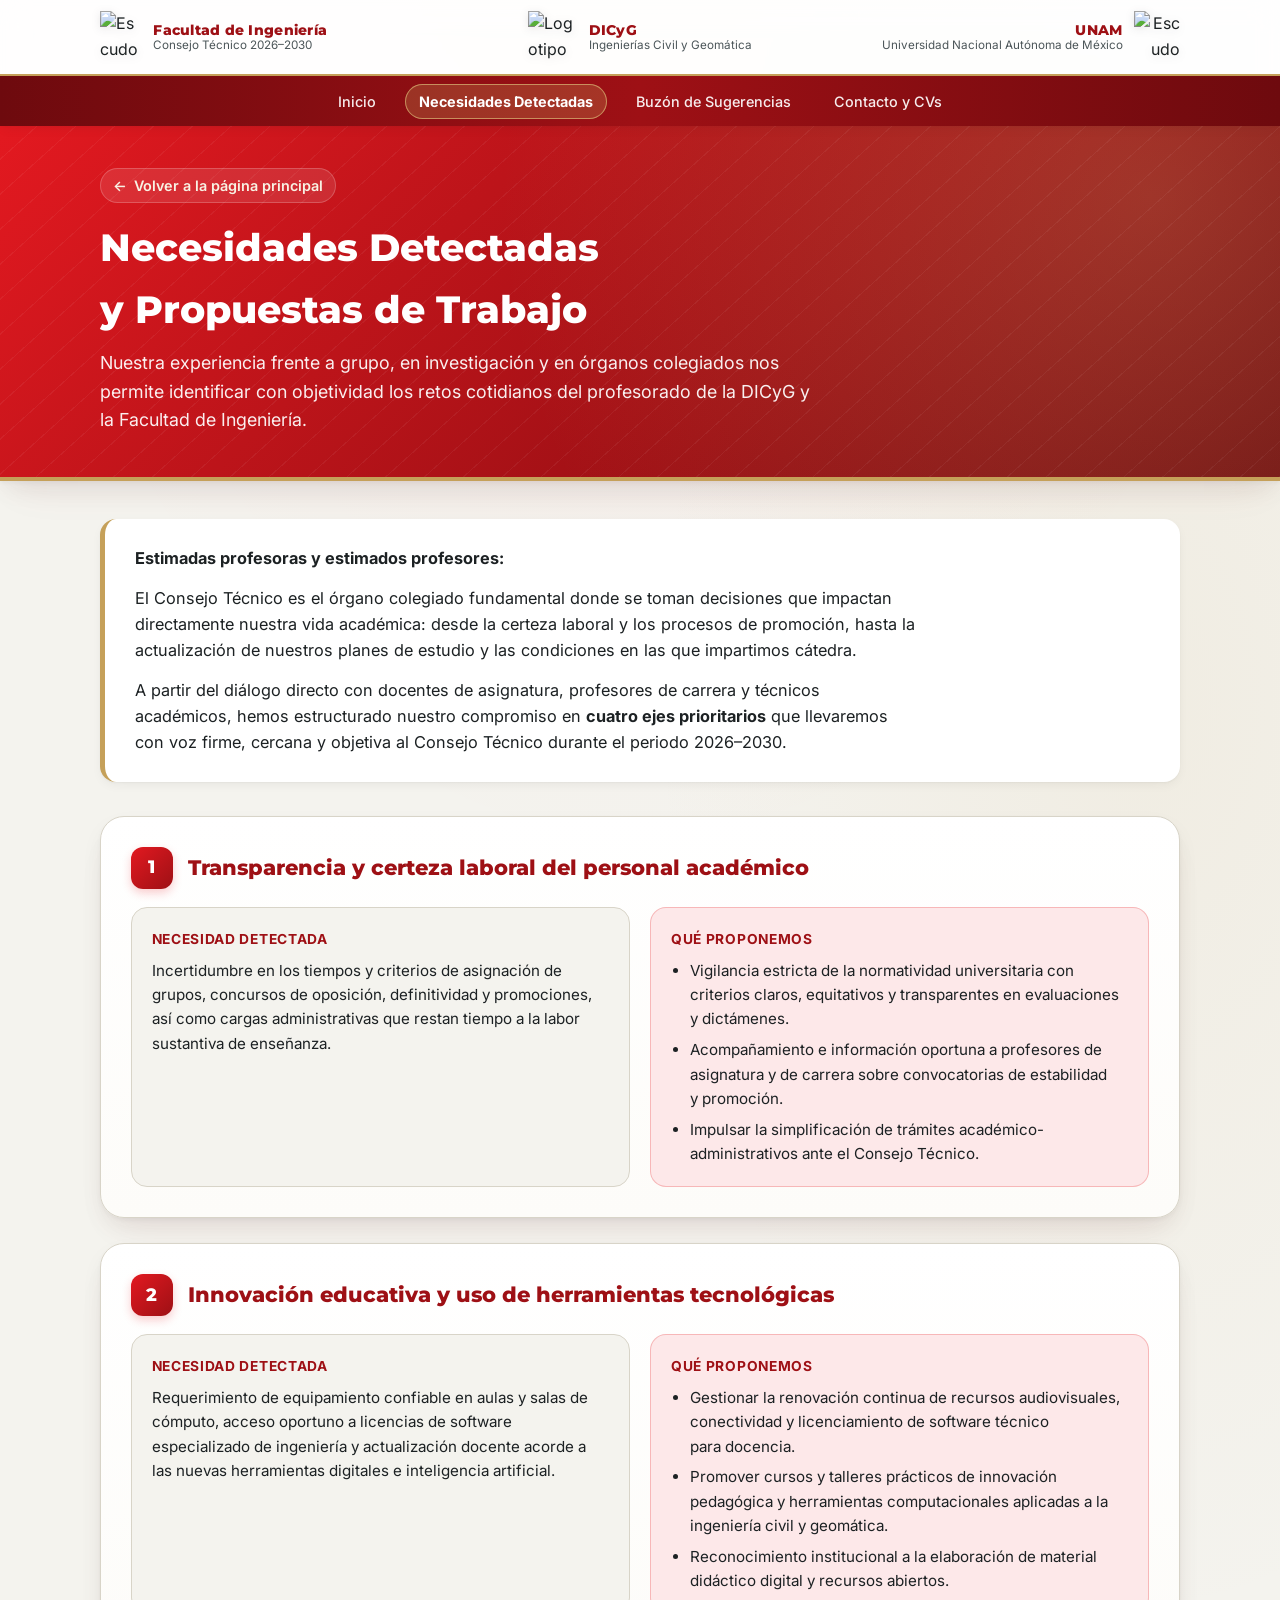
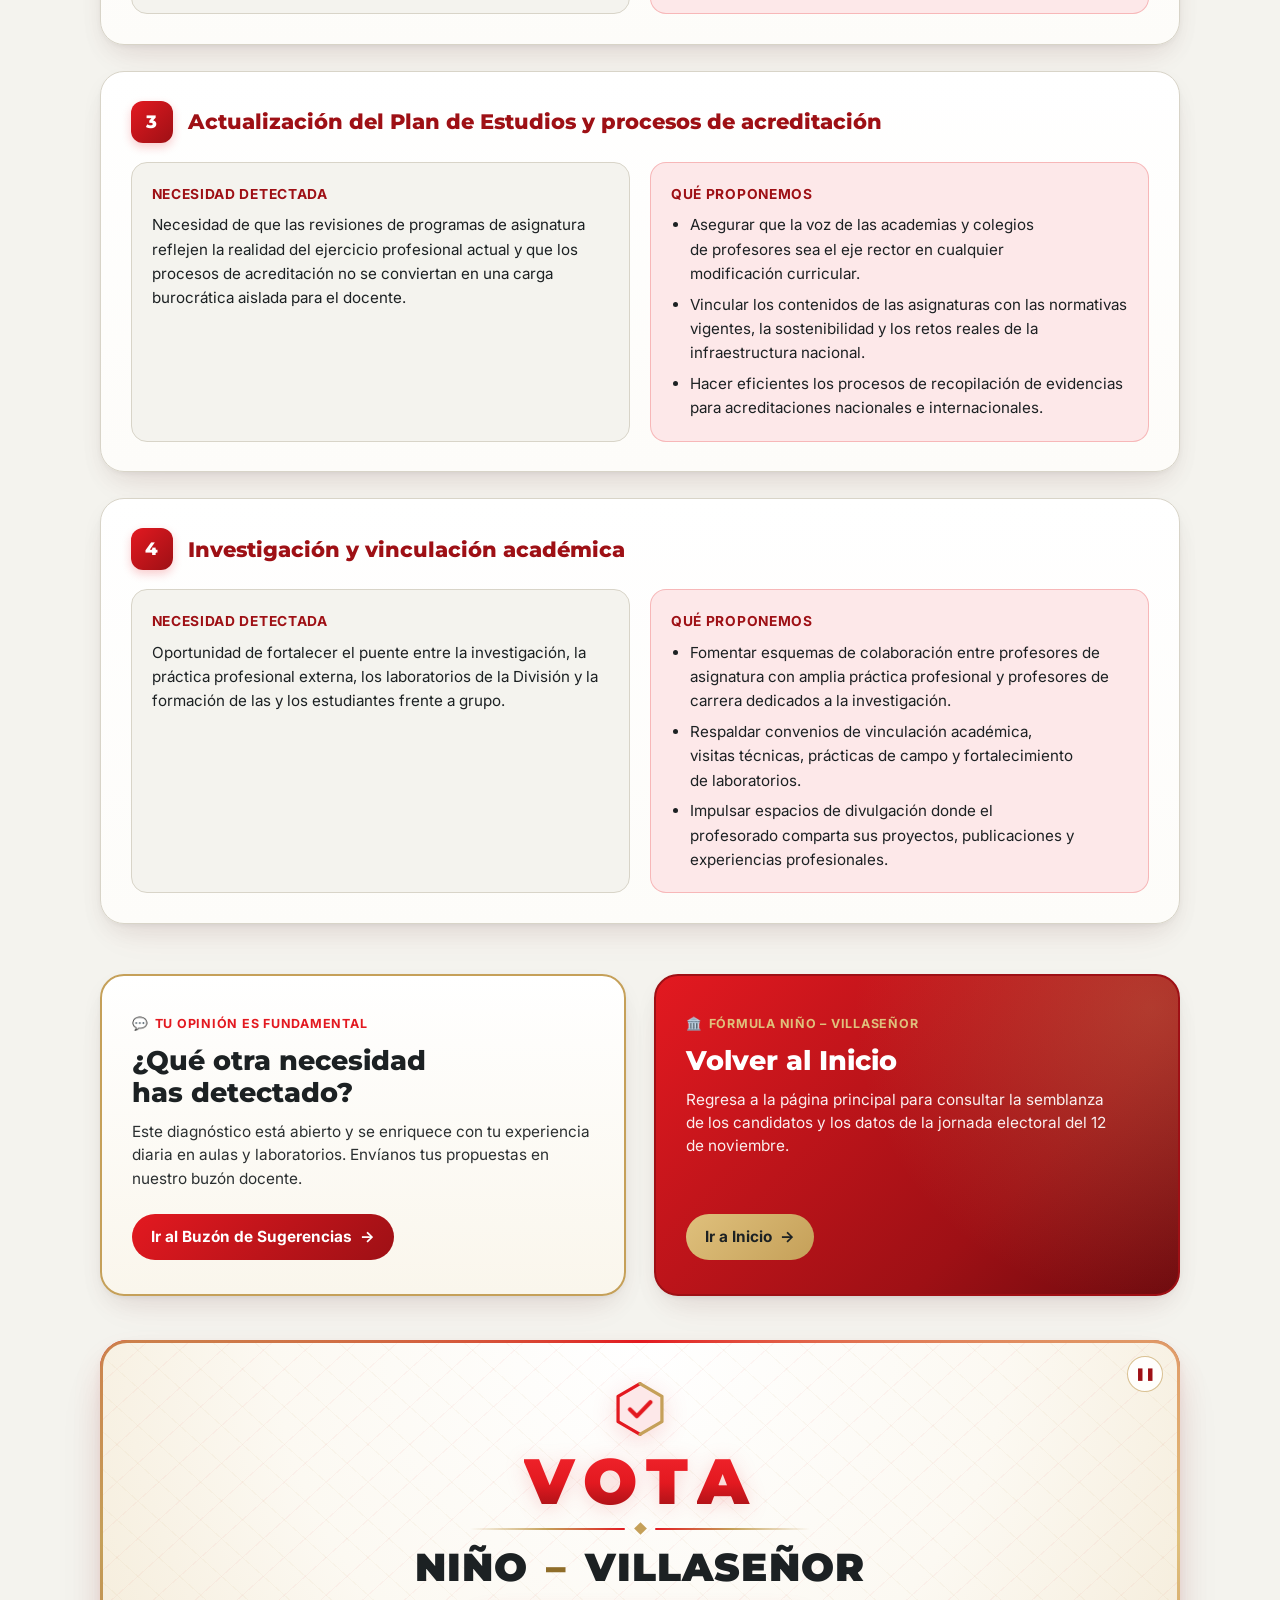
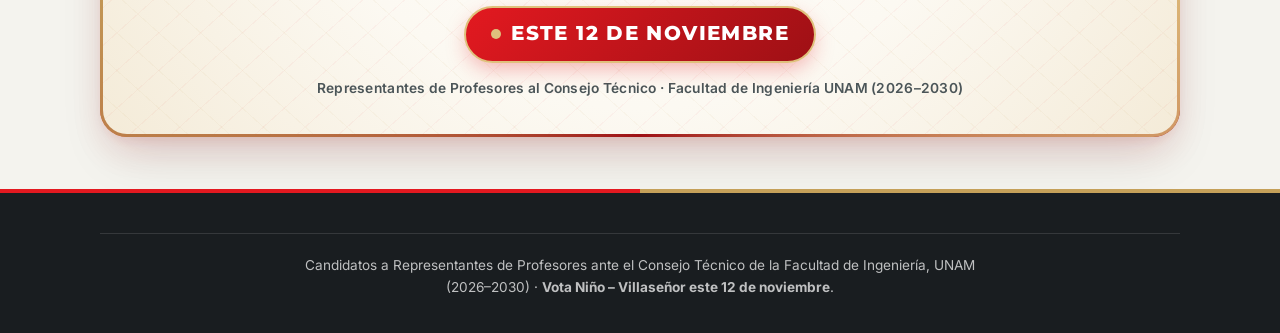
==== commit 6a23b41f: "feat(ui): mejoras esteticas integrales y animacion de llamado al voto" ====
--- a/necesidades.html
+++ b/necesidades.html
@@ -5,6 +5,7 @@
   <meta name="viewport" content="width=device-width, initial-scale=1.0">
   <title>Necesidades Detectadas y Propuestas | Niño – Villaseñor (Consejo Técnico FI 2026–2030)</title>
   <meta name="description" content="Diagnóstico de necesidades detectadas en el profesorado y propuestas de trabajo de los candidatos Dr. Mauro P. Niño Lázaro y M.I. Carlos Villaseñor Mejía al Consejo Técnico de la Facultad de Ingeniería UNAM.">
+  <script>document.documentElement.classList.add('js-ready');</script>
   <link rel="preconnect" href="https://fonts.googleapis.com">
   <link rel="preconnect" href="https://fonts.gstatic.com" crossorigin>
   <link href="https://fonts.googleapis.com/css2?family=Inter:wght@400;500;600;700&family=Montserrat:wght@700;800;900&display=swap" rel="stylesheet">
@@ -230,6 +231,62 @@
           </a>
         </div>
       </section>
+
+      <!-- LLAMADO AL VOTO ANIMADO -->
+      <section class="vote-section" aria-label="Recordatorio de jornada electoral">
+        <div class="vote-callout reveal" data-vote-callout>
+          <div class="vote-callout__aura" aria-hidden="true"></div>
+          <div class="vote-callout__surface">
+            <button
+              type="button"
+              class="vote-callout__pause-btn"
+              data-vote-pause
+              aria-pressed="false"
+              aria-label="Pausar animación del llamado al voto"
+              title="Pausar animación"
+            >
+              <span class="vote-callout__pause-icon" aria-hidden="true">❚❚</span>
+            </button>
+
+            <div class="vote-callout__emblem" aria-hidden="true">
+              <svg viewBox="0 0 64 64" width="58" height="58" fill="none">
+                <polygon points="32,4 56.2,18 56.2,46 32,60 7.8,46 7.8,18" fill="#fde8e9" />
+                <path d="M32 4 L7.8 18 L7.8 46 L32 60" stroke="#e31920" stroke-width="3.6" stroke-linecap="round" stroke-linejoin="round" />
+                <path d="M32 4 L56.2 18 L56.2 46 L32 60" stroke="#c5a059" stroke-width="3.6" stroke-linecap="round" stroke-linejoin="round" />
+                <path class="vote-callout__check" d="M21 32.5 L28.5 40 L43.5 24.5" stroke="#e31920" stroke-width="4.5" stroke-linecap="round" stroke-linejoin="round" />
+              </svg>
+            </div>
+
+            <p class="vote-callout__vota">
+              <span class="visually-hidden">VOTA</span>
+              <span class="vote-letters" aria-hidden="true">
+                <span class="vote-letter">V</span><span class="vote-letter">O</span><span class="vote-letter">T</span><span class="vote-letter">A</span>
+              </span>
+            </p>
+
+            <div class="vote-callout__divider" aria-hidden="true">
+              <span class="vote-callout__divider-line"></span>
+              <span class="vote-callout__divider-gem"></span>
+              <span class="vote-callout__divider-line"></span>
+            </div>
+
+            <p class="vote-callout__names">
+              NIÑO <span class="vote-callout__dash">–</span> VILLASEÑOR
+            </p>
+
+            <div class="vote-callout__date-wrap">
+              <p class="vote-callout__date">
+                <span class="vote-callout__beacon" aria-hidden="true"></span>
+                <span>Este 12 de noviembre</span>
+              </p>
+            </div>
+
+            <p class="vote-callout__caption">
+              Representantes de Profesores al Consejo Técnico · Facultad de Ingeniería UNAM (2026–2030)
+            </p>
+          </div>
+        </div>
+      </section>
     </div>
   </main>
 
@@ -246,4 +303,3 @@
   <script src="js/main.js" defer></script>
 </body>
 </html>
-
--- a/css/styles.css
+++ b/css/styles.css
@@ -1,51 +1,137 @@
 /* ==========================================================================
    Candidatura Consejo Técnico FI-UNAM (2026-2030) | Niño – Villaseñor
-   Identidad visual basada en el flyer oficial de campaña
+   Identidad visual institucional inspirada en el flyer oficial de campaña
    ========================================================================== */
 
 :root {
-  /* Paleta oficial del flyer */
+  /* Espacio de interpolación perceptual con fallback progresivo (`visual-effects`) */
+  --in-oklab: ;
+  --in-oklch: ;
+
+  /* Paleta oficial: Rojo FI/DICyG (#e31920), Oro (#c5a059) y Marfil (#f4f3ee) */
   --bg-cream: #f4f3ee;
+  --bg-cream-warm: #edeae0;
   --bg-card: #ffffff;
   --bg-subtle: #eae8df;
-  --teal-primary: #2b5b5a;
-  --teal-dark: #1d403f;
-  --teal-light: #e6f0ef;
+  --teal-primary: #e31920;
+  --teal-dark: #9e1015;
+  --teal-deep: #6e0a0e;
+  --teal-light: #fde8e9;
   --gold-accent: #c5a059;
-  --gold-dark: #9e7b36;
-  --gold-light: #f7f1e3;
-  --unam-red: #c8102e;
-  --text-main: #1e2424;
-  --text-muted: #4e5959;
-  --border-color: #d6d3c7;
-
-  /* Estados de validación (Modern Web Guidance) */
+  --gold-bright: #dfc07c;
+  --gold-dark: #8f6d29;
+  --gold-light: #f8f2e4;
+  --unam-red: #e31920;
+  --footer-bg: #191d20;
+  --text-main: #1c2123;
+  --text-muted: #4b5558;
+  --border-color: #d8d4c8;
+  --border-subtle: rgba(197, 160, 89, 0.32);
+
+  /* Estados de validación (`forms`) */
   --error-color: #d93025;
   --error-bg: #fce8e6;
   --valid-color: #188038;
-  --focus-ring: #1d403f;
-
-  /* Tipografía y espaciado */
+  --focus-ring: #9e1015;
+
+  /* Tipografía y escala espacial */
   --font-sans: 'Inter', system-ui, -apple-system, BlinkMacSystemFont, 'Segoe UI', Roboto, sans-serif;
   --font-display: 'Montserrat', system-ui, -apple-system, BlinkMacSystemFont, 'Segoe UI', sans-serif;
-  --radius-sm: 8px;
-  --radius-md: 14px;
-  --radius-lg: 20px;
-  --shadow-sm: 0 2px 8px rgba(30, 36, 36, 0.06);
-  --shadow-md: 0 8px 24px rgba(30, 36, 36, 0.09);
-  --shadow-lg: 0 14px 36px rgba(43, 91, 90, 0.15);
-  --max-width: 1060px;
-}
-
-*,
-*::before,
-*::after {
+  --radius-sm: 10px;
+  --radius-md: 16px;
+  --radius-lg: 24px;
+
+  /* Sombras multicapa para profundidad realista (`visual-effects`) */
+  --shadow-sm:
+    0 1px 2px rgba(28, 33, 35, 0.04),
+    0 4px 12px -2px rgba(28, 33, 35, 0.06);
+  --shadow-md:
+    0 2px 4px rgba(28, 33, 35, 0.04),
+    0 10px 26px -6px rgba(28, 33, 35, 0.09),
+    0 20px 40px -16px rgba(158, 16, 21, 0.08);
+  --shadow-lg:
+    0 4px 8px rgba(158, 16, 21, 0.06),
+    0 16px 36px -8px rgba(227, 25, 32, 0.16),
+    0 28px 56px -16px rgba(28, 33, 35, 0.14);
+
+  --max-width: 1080px;
+}
+
+@supports (background: linear-gradient(in oklab, white, black)) {
+  :root {
+    --in-oklab: in oklab;
+    --in-oklch: in oklch;
+  }
+}
+
+/* Transiciones entre páginas del sitio (`cross-document-transitions`) */
+@media (prefers-reduced-motion: no-preference) {
+  @view-transition {
+    navigation: auto;
+  }
+
+  ::view-transition-old(root) {
+    animation: 0.24s ease-out both vt-fade-out;
+  }
+
+  ::view-transition-new(root) {
+    animation: 0.32s cubic-bezier(0.16, 1, 0.3, 1) both vt-fade-in;
+  }
+}
+
+@keyframes vt-fade-out {
+  to {
+    opacity: 0;
+    transform: translateY(-6px);
+  }
+}
+
+@keyframes vt-fade-in {
+  from {
+    opacity: 0;
+    transform: translateY(8px);
+  }
+}
+
+/* Base y modelo de caja sin resets destructivos globales (`css`) */
+html {
   box-sizing: border-box;
-}
-
-html {
   scroll-behavior: smooth;
-  scroll-padding-block-start: 5rem;
+  scroll-padding-block-start: 6rem;
+
+  @media (prefers-reduced-motion: reduce) {
+    scroll-behavior: auto;
+  }
+}
+
+body,
+header,
+nav,
+main,
+section,
+article,
+footer,
+div,
+p,
+h1,
+h2,
+h3,
+h4,
+ul,
+li,
+a,
+button,
+form,
+fieldset,
+legend,
+label,
+input,
+textarea,
+span,
+img,
+svg,
+iframe {
+  box-sizing: border-box;
 }
 
 body {
@@ -53,9 +139,27 @@
   font-family: var(--font-sans);
   font-size: 1rem;
   line-height: 1.6;
+  text-align: start;
   color: var(--text-main);
   background-color: var(--bg-cream);
+  background-image:
+    radial-gradient(ellipse 80% 50% at 50% -10%, rgba(227, 25, 32, 0.055), transparent 70%),
+    radial-gradient(ellipse 60% 40% at 90% 20%, rgba(197, 160, 89, 0.08), transparent 65%);
+  overflow-wrap: break-word;
   -webkit-font-smoothing: antialiased;
+}
+
+/* Balance tipográfico y prevención de huérfanas (`improve-text-layout-and-legibility`, `typography`) */
+h1,
+h2,
+h3 {
+  text-wrap: balance;
+}
+
+p,
+li,
+blockquote {
+  text-wrap: pretty;
 }
 
 /* Accesibilidad: Enlace para saltar al contenido */
@@ -71,13 +175,17 @@
   font-weight: 600;
   z-index: 1000;
   transition: inset-block-start 0.2s ease;
+
+  @media (prefers-reduced-motion: reduce) {
+    transition: none;
+  }
 }
 
 .skip-link:focus {
   inset-block-start: 1rem;
 }
 
-/* Utilidad canónica .visually-hidden (Modern Web Guidance `forms`) */
+/* Utilidad canónica .visually-hidden */
 .visually-hidden {
   position: absolute;
   clip-path: inset(50%);
@@ -100,8 +208,9 @@
    1. Barra Superior Institucional (Logos: FI | DICyG | UNAM)
    ========================================================================== */
 .institutional-header {
-  background-color: var(--bg-card);
-  border-block-end: 3px solid var(--gold-accent);
+  background-color: rgba(255, 255, 255, 0.92);
+  backdrop-filter: blur(14px);
+  -webkit-backdrop-filter: blur(14px);
   box-shadow: var(--shadow-sm);
   position: sticky;
   inset-block-start: 0;
@@ -113,16 +222,20 @@
   grid-template-columns: 1fr auto 1fr;
   align-items: center;
   gap: 1rem;
-  padding-block: 0.75rem;
+  padding-block: 0.7rem;
 }
 
 .logo-item {
   display: flex;
   align-items: center;
-  gap: 0.65rem;
+  gap: 0.7rem;
   text-decoration: none;
   color: var(--text-main);
   transition: transform 0.25s cubic-bezier(0.16, 1, 0.3, 1);
+
+  @media (prefers-reduced-motion: reduce) {
+    transition: none;
+  }
 }
 
 .logo-item:hover {
@@ -143,12 +256,18 @@
   text-align: right;
 }
 
+/* drop-shadow en lugar de box-shadow para PNG/SVG con transparencia (`visual-effects`) */
 .logo-img {
   width: auto;
-  height: 54px;
+  height: 52px;
   object-fit: contain;
   display: block;
+  filter: drop-shadow(0 2px 4px rgba(28, 33, 35, 0.1));
   transition: transform 0.25s cubic-bezier(0.16, 1, 0.3, 1);
+
+  @media (prefers-reduced-motion: reduce) {
+    transition: none;
+  }
 }
 
 .logo-item:hover .logo-img {
@@ -158,25 +277,26 @@
 .logo-label {
   display: flex;
   flex-direction: column;
-  line-height: 1.2;
+  line-height: 1.22;
 }
 
 .logo-label strong {
   font-family: var(--font-display);
   font-size: 0.85rem;
-  font-weight: 700;
+  font-weight: 800;
   letter-spacing: 0.02em;
   color: var(--teal-dark);
 }
 
 .logo-label span {
-  font-size: 0.72rem;
+  font-size: 0.73rem;
   color: var(--text-muted);
 }
 
-/* Sub-barra de navegación rápida */
+/* Sub-barra de navegación institucional */
 .site-nav {
-  background-color: var(--teal-dark);
+  background: linear-gradient(90deg var(--in-oklab), var(--teal-deep) 0%, var(--teal-dark) 50%, var(--teal-deep) 100%);
+  border-block-start: 2px solid var(--gold-accent);
   color: #ffffff;
   font-size: 0.9rem;
 }
@@ -186,39 +306,47 @@
   align-items: center;
   justify-content: center;
   flex-wrap: wrap;
-  gap: 0.25rem 1.25rem;
+  gap: 0.35rem 1rem;
   padding-block: 0.45rem;
 }
 
 .site-nav a {
-  color: rgba(255, 255, 255, 0.9);
+  color: rgba(255, 255, 255, 0.92);
   text-decoration: none;
-  padding: 0.35rem 0.65rem;
-  border-radius: var(--radius-sm);
+  padding: 0.38rem 0.85rem;
+  border-radius: 999px;
   font-weight: 500;
-  transition: background-color 0.2s ease, color 0.2s ease;
-}
-
-.site-nav a:hover,
+  transition: background-color 0.2s ease, color 0.2s ease, transform 0.2s ease;
+
+  @media (prefers-reduced-motion: reduce) {
+    transition: none;
+  }
+}
+
+.site-nav a:hover {
+  background-color: rgba(255, 255, 255, 0.14);
+  color: #ffffff;
+}
+
 .site-nav a[aria-current="page"] {
-  background-color: rgba(197, 160, 89, 0.22);
+  background-color: rgba(197, 160, 89, 0.26);
   color: #ffffff;
-}
-
-.site-nav a[aria-current="page"] {
   font-weight: 700;
-  border-block-end: 2px solid var(--gold-accent);
+  box-shadow: inset 0 0 0 1px rgba(223, 192, 124, 0.65);
+}
+
+.site-nav a:focus-visible {
+  outline: 2px solid var(--gold-bright);
+  outline-offset: 2px;
 }
 
 /* ==========================================================================
-   Micro-animaciones, Transiciones Fluidas y Scroll Reveals
-   Cumple con Modern Web Guidance: `motion`, `scroll-entry-exit-effects`
+   Sistema de Animaciones en Compositor (`motion`, `scroll-entry-exit-effects`)
    ========================================================================== */
-
 @keyframes fadeInUp {
   from {
     opacity: 0;
-    transform: translateY(22px);
+    transform: translateY(20px);
   }
   to {
     opacity: 1;
@@ -226,15 +354,6 @@
   }
 }
 
-@keyframes fadeIn {
-  from {
-    opacity: 0;
-  }
-  to {
-    opacity: 1;
-  }
-}
-
 @keyframes floatGentle {
   0%, 100% {
     transform: translateY(0);
@@ -244,146 +363,227 @@
   }
 }
 
-@keyframes pulseBorder {
-  0%, 100% {
-    border-color: var(--gold-accent);
-    box-shadow: 0 4px 18px rgba(197, 160, 89, 0.2);
-  }
-  50% {
-    border-color: var(--gold-dark);
-    box-shadow: 0 8px 24px rgba(197, 160, 89, 0.38);
-  }
-}
-
-/* Scroll Reveal System */
-.reveal {
-  opacity: 0;
-  transform: translateY(28px);
-  transition: opacity 0.65s cubic-bezier(0.16, 1, 0.3, 1),
-              transform 0.65s cubic-bezier(0.16, 1, 0.3, 1);
-  will-change: opacity, transform;
-}
-
-.reveal.is-revealed {
-  opacity: 1;
-  transform: translateY(0);
-}
-
-.reveal-delay-1 { transition-delay: 0.12s; }
-.reveal-delay-2 { transition-delay: 0.24s; }
-.reveal-delay-3 { transition-delay: 0.36s; }
-
-/* 2. Hero / Encabezado del Flyer y Eslogan */
+@keyframes expandLine {
+  from {
+    transform: scaleX(0.3);
+    opacity: 0.5;
+  }
+  to {
+    transform: scaleX(1);
+    opacity: 1;
+  }
+}
+
+/* Progressive enhancement: solo oculta antes de revelar si JS está activo y no hay reduced-motion */
+@media (prefers-reduced-motion: no-preference) {
+  .js-ready .reveal {
+    opacity: 0;
+    transform: translateY(26px);
+    transition:
+      opacity 0.65s cubic-bezier(0.16, 1, 0.3, 1),
+      transform 0.65s cubic-bezier(0.16, 1, 0.3, 1);
+  }
+
+  .js-ready .reveal.is-revealed {
+    opacity: 1;
+    transform: translateY(0);
+  }
+
+  .js-ready .reveal-delay-1 { transition-delay: 0.1s; }
+  .js-ready .reveal-delay-2 { transition-delay: 0.2s; }
+  .js-ready .reveal-delay-3 { transition-delay: 0.3s; }
+}
+
+/* ==========================================================================
+   2. Hero / Encabezado con Trazos Arquitectónicos del Flyer y Eslogan
+   ========================================================================== */
+.hero-stage {
+  position: relative;
+  isolation: isolate;
+  overflow: hidden;
+  padding-block: 2.75rem 1.75rem;
+}
+
+/* Líneas geométricas estructurales inspiradas en la esquina superior del flyer */
+.hero-stage::before {
+  content: "";
+  position: absolute;
+  inset: 0;
+  z-index: -1;
+  pointer-events: none;
+  background-image:
+    repeating-linear-gradient(
+      -42deg,
+      rgba(158, 16, 21, 0.055) 0 1px,
+      transparent 0 44px
+    ),
+    repeating-linear-gradient(
+      68deg,
+      rgba(197, 160, 89, 0.085) 0 1px,
+      transparent 0 64px
+    );
+  mask-image: radial-gradient(ellipse 85% 75% at 25% 15%, #000 15%, transparent 72%);
+  -webkit-mask-image: radial-gradient(ellipse 85% 75% at 25% 15%, #000 15%, transparent 72%);
+}
+
 .hero {
-  padding-block: 2.5rem 1.5rem;
   text-align: center;
   position: relative;
 }
 
+/* Nota: Sin `text-wrap: balance` aquí porque tiene borde/fondo visible (`improve-text-layout-and-legibility`) */
 .hero__eyebrow {
   display: inline-flex;
   align-items: center;
   gap: 0.5rem;
-  background-color: var(--gold-light);
+  background: linear-gradient(180deg, #ffffff 0%, var(--gold-light) 100%);
   color: var(--teal-dark);
   border: 1px solid var(--gold-accent);
-  padding: 0.35rem 1rem;
+  box-shadow: 0 2px 10px rgba(197, 160, 89, 0.18);
+  padding: 0.4rem 1.1rem;
   border-radius: 999px;
-  font-size: 0.85rem;
+  font-size: 0.84rem;
   font-weight: 700;
-  letter-spacing: 0.04em;
+  letter-spacing: 0.05em;
   text-transform: uppercase;
-  margin-block-end: 1rem;
-  animation: fadeIn 0.6s ease-out backwards, floatGentle 4s ease-in-out infinite 0.7s;
+  margin-block-end: 1.15rem;
+
+  @media (prefers-reduced-motion: no-preference) {
+    animation:
+      fadeInUp 0.55s cubic-bezier(0.16, 1, 0.3, 1) backwards,
+      floatGentle 4.5s ease-in-out infinite 0.7s;
+  }
 }
 
 .hero__title {
   font-family: var(--font-display);
-  font-size: clamp(1.65rem, 3.8vw, 2.5rem);
-  font-weight: 800;
-  line-height: 1.18;
+  font-size: clamp(1.75rem, 1.15rem + 2.5vw, 2.75rem);
+  font-weight: 900;
+  line-height: 1.15;
   color: var(--text-main);
-  margin: 0 auto 0.5rem;
+  margin: 0 auto 0.6rem;
   max-width: 24ch;
-  letter-spacing: -0.01em;
-  animation: fadeInUp 0.7s cubic-bezier(0.16, 1, 0.3, 1) backwards;
-  animation-delay: 0.1s;
+  letter-spacing: -0.015em;
+
+  @media (prefers-reduced-motion: no-preference) {
+    animation: fadeInUp 0.65s cubic-bezier(0.16, 1, 0.3, 1) 0.08s backwards;
+  }
 }
 
 .hero__subtitle {
-  font-size: clamp(1.05rem, 2.2vw, 1.3rem);
+  font-size: clamp(1.05rem, 0.92rem + 0.65vw, 1.32rem);
   color: var(--text-muted);
-  margin: 0 auto 1.75rem;
+  margin: 0 auto 2rem;
   max-width: 48ch;
   font-weight: 500;
-  animation: fadeInUp 0.7s cubic-bezier(0.16, 1, 0.3, 1) backwards;
-  animation-delay: 0.2s;
-}
-
-/* Franja verde petróleo del flyer ("Experiencia que te representa") */
+
+  @media (prefers-reduced-motion: no-preference) {
+    animation: fadeInUp 0.65s cubic-bezier(0.16, 1, 0.3, 1) 0.16s backwards;
+  }
+}
+
+/* Franja principal del flyer ("Experiencia que te representa") */
 .slogan-banner {
-  background: linear-gradient(135deg, var(--teal-primary) 0%, var(--teal-dark) 100%);
+  position: relative;
+  isolation: isolate;
+  overflow: hidden;
+  background: linear-gradient(
+    135deg var(--in-oklch),
+    var(--teal-primary) 0%,
+    var(--teal-dark) 62%,
+    var(--teal-deep) 100%
+  );
   color: #ffffff;
-  padding: 1.75rem 1.5rem;
+  padding: 2rem 1.75rem;
   border-radius: var(--radius-lg);
   box-shadow: var(--shadow-lg);
   border-block-start: 4px solid var(--gold-accent);
-  max-width: 860px;
+  max-width: 880px;
   margin-inline: auto;
-  animation: fadeInUp 0.8s cubic-bezier(0.16, 1, 0.3, 1) backwards;
-  animation-delay: 0.3s;
-  transition: transform 0.3s ease, box-shadow 0.3s ease;
+  transition: transform 0.3s cubic-bezier(0.16, 1, 0.3, 1), box-shadow 0.3s ease;
+
+  @media (prefers-reduced-motion: no-preference) {
+    animation: fadeInUp 0.75s cubic-bezier(0.16, 1, 0.3, 1) 0.24s backwards;
+  }
+
+  @media (prefers-reduced-motion: reduce) {
+    transition: none;
+  }
+}
+
+.slogan-banner::before {
+  content: "";
+  position: absolute;
+  inset: 0;
+  z-index: -1;
+  background:
+    repeating-linear-gradient(
+      -45deg,
+      rgba(255, 255, 255, 0.04) 0 1px,
+      transparent 0 18px
+    ),
+    radial-gradient(circle at 85% 20%, rgba(223, 192, 124, 0.22), transparent 55%);
 }
 
 .slogan-banner:hover {
   transform: translateY(-3px);
-  box-shadow: 0 16px 42px rgba(43, 91, 90, 0.25);
 }
 
 .slogan-banner__title {
   font-family: var(--font-display);
-  font-size: clamp(1.45rem, 3vw, 2.05rem);
+  font-size: clamp(1.5rem, 1.1rem + 1.8vw, 2.15rem);
   font-weight: 800;
   margin: 0 0 0.45rem;
   letter-spacing: 0.01em;
 }
 
 .slogan-banner__text {
-  font-size: clamp(1rem, 2vw, 1.15rem);
-  margin: 0;
-  color: rgba(255, 255, 255, 0.92);
+  font-size: clamp(1rem, 0.92rem + 0.45vw, 1.16rem);
+  margin: 0 auto;
+  color: rgba(255, 255, 255, 0.94);
   max-width: 54ch;
-  margin-inline: auto;
 }
 
 /* ==========================================================================
-   3. Tarjetas de Candidatos (Foto arriba + Datos abajo)
+   3. Tarjetas de Candidatos con Marco Hexagonal Bicolor del Flyer
    ========================================================================== */
 .candidates-section {
-  padding-block: 2rem 2.5rem;
+  padding-block: 2.25rem 2.75rem;
 }
 
 .section-heading {
   text-align: center;
-  margin-block-end: 2rem;
+  margin-block-end: 2.15rem;
 }
 
 .section-heading__title {
   font-family: var(--font-display);
-  font-size: clamp(1.35rem, 2.6vw, 1.75rem);
+  font-size: clamp(1.35rem, 1.08rem + 1.1vw, 1.8rem);
   font-weight: 800;
   color: var(--teal-dark);
-  margin: 0 0 0.35rem;
+  margin: 0 0 0.45rem;
   text-transform: uppercase;
-  letter-spacing: 0.04em;
+  letter-spacing: 0.045em;
 }
 
 .section-heading__line {
-  width: 72px;
+  width: 84px;
   height: 4px;
-  background: linear-gradient(90deg, var(--teal-primary), var(--gold-accent));
+  background: linear-gradient(90deg, var(--teal-primary) 50%, var(--gold-accent) 0);
   margin-inline: auto;
-  border-radius: 2px;
+  border-radius: 999px;
+  transform-origin: center;
+}
+
+/* Efecto decorativo impulsado por scroll con detección estricta (`scroll-entry-exit-effects`) */
+@media (prefers-reduced-motion: no-preference) {
+  @supports ((animation-timeline: view()) and (animation-range: entry)) {
+    .section-heading__line {
+      animation: expandLine auto linear both;
+      animation-timeline: view();
+      animation-range: entry 10% cover 35%;
+    }
+  }
 }
 
 .candidates-grid {
@@ -394,116 +594,158 @@
 }
 
 .candidate-card {
-  background-color: var(--bg-card);
+  background: linear-gradient(180deg, #ffffff 0%, #fdfcf9 100%);
   border-radius: var(--radius-lg);
   border: 1px solid var(--border-color);
   box-shadow: var(--shadow-md);
-  padding: 2rem 1.75rem;
+  padding: 2.25rem 1.85rem 1.85rem;
   display: flex;
   flex-direction: column;
   align-items: center;
   text-align: center;
   position: relative;
   overflow: hidden;
-  transition: transform 0.3s cubic-bezier(0.16, 1, 0.3, 1),
-              box-shadow 0.3s ease,
-              border-color 0.3s ease;
-}
-
+  transition:
+    transform 0.32s cubic-bezier(0.16, 1, 0.3, 1),
+    box-shadow 0.32s ease,
+    border-color 0.32s ease;
+
+  @media (prefers-reduced-motion: reduce) {
+    transition: none;
+  }
+}
+
+/* Barra bicolor con hard-stop (`visual-effects`) y animación por transform (`motion`) */
 .candidate-card::before {
   content: "";
   position: absolute;
   inset-block-start: 0;
   inset-inline: 0;
   height: 6px;
-  background: linear-gradient(90deg, var(--teal-primary) 50%, var(--gold-accent) 50%);
-  transition: height 0.25s ease;
+  background: linear-gradient(90deg, var(--teal-primary) 50%, var(--gold-accent) 0);
+  transform-origin: top;
+  transition: transform 0.25s ease;
+
+  @media (prefers-reduced-motion: reduce) {
+    transition: none;
+  }
 }
 
 .candidate-card:hover {
   transform: translateY(-6px);
-  box-shadow: 0 16px 36px rgba(43, 91, 90, 0.18);
+  box-shadow: var(--shadow-lg);
   border-color: var(--gold-accent);
 }
 
 .candidate-card:hover::before {
-  height: 8px;
-}
-
-/* Contenedor de retrato con marco inspirado en el hexágono bicolor del flyer */
+  transform: scaleY(1.35);
+}
+
+/* Marco hexagonal bicolor fiel al diseño del flyer oficial */
 .candidate-photo-wrap {
   position: relative;
-  width: 186px;
-  height: 186px;
-  margin-block-end: 1.35rem;
-  padding: 6px;
-  border-radius: 50%;
-  background: linear-gradient(135deg, var(--teal-primary) 0%, var(--teal-primary) 50%, var(--gold-accent) 50%, var(--gold-accent) 100%);
-  box-shadow: 0 8px 20px rgba(43, 91, 90, 0.18);
-  transition: transform 0.35s cubic-bezier(0.16, 1, 0.3, 1),
-              box-shadow 0.35s ease;
-}
-
-.candidate-card:hover .candidate-photo-wrap {
-  transform: scale(1.04);
-  box-shadow: 0 14px 28px rgba(43, 91, 90, 0.26);
-}
-
-.candidate-photo {
+  width: 184px;
+  height: 184px;
+  margin-block-end: 1.25rem;
+  display: grid;
+  place-items: center;
+  transition: transform 0.35s cubic-bezier(0.16, 1, 0.3, 1);
+
+  @media (prefers-reduced-motion: reduce) {
+    transition: none;
+  }
+}
+
+.candidate-hex-frame {
+  position: absolute;
+  inset: 0;
   width: 100%;
   height: 100%;
+  pointer-events: none;
+  filter: drop-shadow(0 6px 14px rgba(158, 16, 21, 0.15));
+  transition: transform 0.45s cubic-bezier(0.16, 1, 0.3, 1);
+
+  @media (prefers-reduced-motion: reduce) {
+    transition: none;
+  }
+}
+
+.candidate-card:hover .candidate-photo-wrap {
+  transform: translateY(-2px);
+}
+
+.candidate-card:hover .candidate-hex-frame {
+  transform: scale(1.04);
+}
+
+.candidate-photo {
+  width: 136px;
+  height: 136px;
   border-radius: 50%;
   object-fit: cover;
-  background-color: #d8d8d2;
-  border: 4px solid var(--bg-card);
+  background-color: #d6d5ce;
+  border: 3px solid #ffffff;
+  box-shadow: 0 4px 14px rgba(28, 33, 35, 0.14);
   display: block;
-  transition: transform 0.35s ease;
+  position: relative;
+  z-index: 1;
+  transition: transform 0.35s cubic-bezier(0.16, 1, 0.3, 1);
+
+  @media (prefers-reduced-motion: reduce) {
+    transition: none;
+  }
 }
 
 .candidate-card:hover .candidate-photo {
-  transform: scale(1.02);
+  transform: scale(1.03);
 }
 
 .candidate-name {
   font-family: var(--font-display);
-  font-size: 1.4rem;
+  font-size: clamp(1.28rem, 1.1rem + 0.6vw, 1.48rem);
   font-weight: 800;
   color: var(--text-main);
-  margin: 0 0 0.35rem;
-  line-height: 1.25;
+  margin: 0 0 0.45rem;
+  line-height: 1.24;
 }
 
 .candidate-role {
-  font-size: 0.95rem;
+  font-size: 0.9rem;
   font-weight: 700;
-  color: var(--teal-primary);
+  color: var(--teal-dark);
   background-color: var(--teal-light);
-  padding: 0.3rem 0.9rem;
+  border: 1px solid rgba(227, 25, 32, 0.2);
+  padding: 0.32rem 0.95rem;
   border-radius: 999px;
-  margin: 0 0 1.25rem;
-}
-
-/* Lista de datos / trayectoria debajo de la foto */
+  margin: 0 0 1.35rem;
+  text-wrap: wrap;
+}
+
 .candidate-bio-list {
   list-style: none;
   padding: 0;
   margin: 0 0 1.5rem;
-  text-align: left;
+  text-align: start;
   width: 100%;
   flex-grow: 1;
 }
 
 .candidate-bio-list li {
   position: relative;
-  padding-inline-start: 1.5rem;
-  margin-block-end: 0.75rem;
-  font-size: 0.98rem;
+  padding-inline-start: 1.55rem;
+  font-size: 0.97rem;
   color: var(--text-main);
-  line-height: 1.45;
-}
-
+  line-height: 1.48;
+}
+
+.candidate-bio-list li:not(:last-child) {
+  margin-block-end: 0.8rem;
+}
+
+/* Contenido decorativo silencioso para lectores de pantalla (`accessible-generated-content`) */
 .candidate-bio-list li::before {
   content: "▾";
+  content: "▾" / "";
   position: absolute;
   inset-inline-start: 0.15rem;
   inset-block-start: -0.05rem;
@@ -512,90 +754,99 @@
   font-weight: 700;
 }
 
-/* Pie de cada tarjeta: enlaces a CV y contacto */
 .candidate-links {
   display: flex;
   flex-wrap: wrap;
-  gap: 0.6rem;
+  gap: 0.65rem;
   justify-content: center;
   width: 100%;
-  padding-block-start: 1rem;
-  border-block-start: 1px dashed var(--border-color);
+  padding-block-start: 1.1rem;
+  border-block-start: 1px solid rgba(216, 212, 200, 0.75);
 }
 
 .chip-link {
   display: inline-flex;
   align-items: center;
-  gap: 0.4rem;
+  gap: 0.42rem;
   font-size: 0.85rem;
   font-weight: 600;
-  padding: 0.45rem 0.85rem;
-  border-radius: var(--radius-sm);
+  padding: 0.48rem 0.9rem;
+  border-radius: 999px;
   text-decoration: none;
   color: var(--teal-dark);
   background-color: var(--bg-cream);
   border: 1px solid var(--border-color);
-  transition: background-color 0.2s ease, border-color 0.2s ease;
+  transition: background-color 0.2s ease, border-color 0.2s ease, transform 0.2s ease;
+
+  @media (prefers-reduced-motion: reduce) {
+    transition: none;
+  }
 }
 
 .chip-link:hover {
   background-color: var(--gold-light);
   border-color: var(--gold-accent);
+  transform: translateY(-1px);
 }
 
 /* ==========================================================================
-   4. Resumen de "Nuestro Compromiso" (4 Ejes del Flyer)
+   4. Resumen de "Nuestro Compromiso" (4 Ejes con Hexágonos del Flyer)
    ========================================================================== */
 .commitments-strip {
-  background-color: var(--bg-card);
+  background: linear-gradient(180deg, #ffffff 0%, #faf8f2 100%);
   border-radius: var(--radius-lg);
   border: 1px solid var(--border-color);
-  padding: 1.75rem;
+  padding: 2rem 1.85rem;
   margin-block-end: 2.5rem;
-  box-shadow: var(--shadow-sm);
+  box-shadow: var(--shadow-md);
 }
 
 .commitments-grid {
   display: grid;
   grid-template-columns: repeat(2, 1fr);
-  gap: 1.15rem 1.75rem;
+  gap: 1.1rem 1.35rem;
 }
 
 .commitment-item {
   display: flex;
-  align-items: flex-start;
-  gap: 0.85rem;
-  transition: transform 0.25s ease;
+  align-items: center;
+  gap: 0.95rem;
+  padding: 1rem 1.15rem;
+  border-radius: var(--radius-md);
+  background-color: #ffffff;
+  border: 1px solid rgba(216, 212, 200, 0.85);
+  box-shadow: var(--shadow-sm);
+  transition:
+    transform 0.25s cubic-bezier(0.16, 1, 0.3, 1),
+    border-color 0.25s ease,
+    box-shadow 0.25s ease;
+
+  @media (prefers-reduced-motion: reduce) {
+    transition: none;
+  }
 }
 
 .commitment-item:hover {
-  transform: translateX(4px);
-}
-
-.commitment-icon {
+  transform: translateY(-3px);
+  border-color: var(--gold-accent);
+  box-shadow: var(--shadow-md);
+}
+
+.commitment-hex {
   flex-shrink: 0;
-  width: 34px;
-  height: 34px;
-  border-radius: 8px;
-  background-color: var(--teal-light);
-  border: 2px solid var(--teal-primary);
-  color: var(--gold-dark);
-  display: inline-flex;
-  align-items: center;
-  justify-content: center;
-  font-weight: 800;
-  font-size: 1rem;
-  transition: transform 0.25s cubic-bezier(0.16, 1, 0.3, 1),
-              background-color 0.25s ease,
-              border-color 0.25s ease,
-              color 0.25s ease;
-}
-
-.commitment-item:hover .commitment-icon {
-  transform: scale(1.15) rotate(6deg);
-  background-color: var(--gold-light);
-  border-color: var(--gold-accent);
-  color: var(--teal-dark);
+  width: 40px;
+  height: 40px;
+  display: block;
+  filter: drop-shadow(0 2px 5px rgba(227, 25, 32, 0.12));
+  transition: transform 0.28s cubic-bezier(0.16, 1, 0.3, 1);
+
+  @media (prefers-reduced-motion: reduce) {
+    transition: none;
+  }
+}
+
+.commitment-item:hover .commitment-hex {
+  transform: scale(1.12) rotate(4deg);
 }
 
 .commitment-text {
@@ -603,14 +854,14 @@
   font-weight: 600;
   color: var(--text-main);
   margin: 0;
-  line-height: 1.4;
+  line-height: 1.42;
 }
 
 /* ==========================================================================
    5. Los 2 Botones Principales (Necesidades Detectadas | Sugerencias)
    ========================================================================== */
 .cta-buttons-section {
-  padding-block: 0.5rem 3rem;
+  padding-block: 0.5rem 2.75rem;
 }
 
 .cta-dual-grid {
@@ -624,24 +875,44 @@
   flex-direction: column;
   justify-content: space-between;
   text-decoration: none;
-  padding: 2rem 1.75rem;
+  padding: 2.1rem 1.85rem;
   border-radius: var(--radius-lg);
-  transition: transform 0.3s cubic-bezier(0.16, 1, 0.3, 1),
-              box-shadow 0.3s ease;
-  min-height: 220px;
+  min-height: 230px;
   position: relative;
+  isolation: isolate;
   overflow: hidden;
+  transition:
+    transform 0.3s cubic-bezier(0.16, 1, 0.3, 1),
+    box-shadow 0.3s ease,
+    border-color 0.3s ease;
+
+  @media (prefers-reduced-motion: reduce) {
+    transition: none;
+  }
 }
 
 .action-card-btn--primary {
-  background: linear-gradient(135deg, var(--teal-primary) 0%, var(--teal-dark) 100%);
+  background: linear-gradient(
+    135deg var(--in-oklch),
+    var(--teal-primary) 0%,
+    var(--teal-dark) 68%,
+    var(--teal-deep) 100%
+  );
   color: #ffffff;
   border: 2px solid var(--teal-dark);
   box-shadow: var(--shadow-md);
 }
 
+.action-card-btn--primary::after {
+  content: "";
+  position: absolute;
+  inset: 0;
+  z-index: -1;
+  background: radial-gradient(circle at 95% 10%, rgba(223, 192, 124, 0.24), transparent 52%);
+}
+
 .action-card-btn--secondary {
-  background-color: var(--bg-card);
+  background: linear-gradient(180deg, #ffffff 0%, #faf6ec 100%);
   color: var(--text-main);
   border: 2px solid var(--gold-accent);
   box-shadow: var(--shadow-md);
@@ -649,7 +920,7 @@
 
 .action-card-btn:hover {
   transform: translateY(-6px);
-  box-shadow: 0 18px 40px rgba(43, 91, 90, 0.2);
+  box-shadow: var(--shadow-lg);
 }
 
 .action-card-btn__badge {
@@ -660,16 +931,11 @@
   font-weight: 700;
   text-transform: uppercase;
   letter-spacing: 0.06em;
-  margin-block-end: 0.65rem;
-  transition: transform 0.25s ease;
-}
-
-.action-card-btn:hover .action-card-btn__badge {
-  transform: translateX(2px);
+  margin-block-end: 0.7rem;
 }
 
 .action-card-btn--primary .action-card-btn__badge {
-  color: var(--gold-accent);
+  color: var(--gold-bright);
 }
 
 .action-card-btn--secondary .action-card-btn__badge {
@@ -678,17 +944,17 @@
 
 .action-card-btn__title {
   font-family: var(--font-display);
-  font-size: clamp(1.35rem, 2.5vw, 1.65rem);
+  font-size: clamp(1.35rem, 1.08rem + 1.1vw, 1.68rem);
   font-weight: 800;
-  margin: 0 0 0.6rem;
+  margin: 0 0 0.65rem;
   line-height: 1.2;
 }
 
 .action-card-btn__desc {
   font-size: 0.96rem;
-  margin: 0 0 1.4rem;
-  opacity: 0.92;
-  line-height: 1.5;
+  margin: 0 0 1.5rem;
+  opacity: 0.93;
+  line-height: 1.52;
 }
 
 .action-card-btn__cta {
@@ -696,30 +962,38 @@
   align-items: center;
   gap: 0.5rem;
   font-weight: 700;
-  font-size: 0.98rem;
-  padding: 0.65rem 1.15rem;
-  border-radius: var(--radius-sm);
+  font-size: 0.96rem;
+  padding: 0.68rem 1.2rem;
+  border-radius: 999px;
   align-self: flex-start;
-  transition: transform 0.2s ease, background-color 0.2s ease;
+  transition: transform 0.22s cubic-bezier(0.16, 1, 0.3, 1);
+
+  @media (prefers-reduced-motion: reduce) {
+    transition: none;
+  }
 }
 
 .action-card-btn__cta span[aria-hidden="true"] {
   display: inline-block;
   transition: transform 0.25s cubic-bezier(0.16, 1, 0.3, 1);
+
+  @media (prefers-reduced-motion: reduce) {
+    transition: none;
+  }
 }
 
 .action-card-btn--primary .action-card-btn__cta {
-  background-color: var(--gold-accent);
-  color: #1e2424;
+  background: linear-gradient(135deg, var(--gold-bright) 0%, var(--gold-accent) 100%);
+  color: #1c2123;
 }
 
 .action-card-btn--secondary .action-card-btn__cta {
-  background-color: var(--teal-primary);
+  background: linear-gradient(135deg var(--in-oklch), var(--teal-primary) 0%, var(--teal-dark) 100%);
   color: #ffffff;
 }
 
 .action-card-btn:hover .action-card-btn__cta {
-  transform: translateX(4px);
+  transform: translateX(3px);
 }
 
 .action-card-btn:hover .action-card-btn__cta span[aria-hidden="true"] {
@@ -727,71 +1001,452 @@
 }
 
 /* ==========================================================================
-   6. Banner de Votación y Pie de Página (Correos + CVs)
+   6. Apartado Animado Protagonista: VOTA / NIÑO – VILLASEÑOR / Este 12 de noviembre
+   100% acelerado en compositor (`transform` + `opacity`) y con botón de pausa (`motion`)
    ========================================================================== */
+.vote-section {
+  margin-block-end: 3.25rem;
+}
+
 .vote-callout {
+  position: relative;
+  isolation: isolate;
+  border-radius: calc(var(--radius-lg) + 3px);
+  padding: 3px;
+  overflow: hidden;
+  box-shadow: var(--shadow-lg);
+  background: linear-gradient(135deg, var(--teal-primary), var(--gold-accent), var(--teal-dark));
+  transition: transform 0.35s cubic-bezier(0.16, 1, 0.3, 1);
+
+  @media (prefers-reduced-motion: reduce) {
+    transition: none;
+  }
+}
+
+.vote-callout:hover {
+  transform: translateY(-4px);
+}
+
+/* Haz de luz perimetral giratorio (compositor `transform: rotate`) */
+.vote-callout__aura {
+  position: absolute;
+  inset: -65%;
+  z-index: 0;
+  pointer-events: none;
+  background: conic-gradient(
+    from 0deg,
+    var(--teal-primary) 0deg,
+    var(--gold-bright) 90deg,
+    var(--teal-dark) 180deg,
+    var(--gold-accent) 270deg,
+    var(--teal-primary) 360deg
+  );
+
+  @media (prefers-reduced-motion: no-preference) {
+    animation: voteBorderSpin 9s linear infinite;
+  }
+}
+
+.vote-callout__surface {
+  position: relative;
+  z-index: 1;
+  border-radius: var(--radius-lg);
+  padding: 2.35rem 1.5rem 2.15rem;
   text-align: center;
-  background-color: var(--gold-light);
-  border: 2px solid var(--gold-accent);
-  border-radius: var(--radius-lg);
-  padding: 1.75rem 1.25rem;
-  margin-block-end: 3rem;
-  animation: pulseBorder 4s ease-in-out infinite;
-  transition: transform 0.3s ease, box-shadow 0.3s ease;
-}
-
-.vote-callout:hover {
-  transform: translateY(-3px) scale(1.01);
-}
-
+  overflow: hidden;
+  background:
+    radial-gradient(circle at 50% 0%, #ffffff 0%, #fcf9f2 55%, #f4ebd8 100%);
+}
+
+/* Textura arquitectónica sutil dentro del llamado al voto */
+.vote-callout__surface::before {
+  content: "";
+  position: absolute;
+  inset: 0;
+  z-index: -1;
+  pointer-events: none;
+  background-image:
+    repeating-linear-gradient(
+      -42deg,
+      rgba(227, 25, 32, 0.04) 0 1px,
+      transparent 0 28px
+    ),
+    repeating-linear-gradient(
+      42deg,
+      rgba(197, 160, 89, 0.06) 0 1px,
+      transparent 0 28px
+    );
+}
+
+/* Control accesible de pausa/reanudación de movimiento continuo (`motion`) */
+.vote-callout__pause-btn {
+  position: absolute;
+  inset-block-start: 0.85rem;
+  inset-inline-end: 0.85rem;
+  width: 36px;
+  height: 36px;
+  border-radius: 999px;
+  border: 1px solid rgba(197, 160, 89, 0.65);
+  background-color: rgba(255, 255, 255, 0.88);
+  color: var(--teal-dark);
+  font-size: 0.72rem;
+  font-weight: 800;
+  display: inline-flex;
+  align-items: center;
+  justify-content: center;
+  cursor: pointer;
+  transition: background-color 0.2s ease, transform 0.2s ease;
+
+  @media (prefers-reduced-motion: reduce) {
+    display: none;
+  }
+}
+
+.vote-callout__pause-btn:hover {
+  background-color: #ffffff;
+  transform: scale(1.06);
+}
+
+.vote-callout__pause-btn:focus-visible {
+  outline: 3px solid var(--focus-ring);
+  outline-offset: 2px;
+}
+
+/* Emblema hexagonal superior con paloma de votación */
+.vote-callout__emblem {
+  display: inline-flex;
+  margin-block-end: 0.65rem;
+  filter: drop-shadow(0 6px 12px rgba(227, 25, 32, 0.16));
+
+  @media (prefers-reduced-motion: no-preference) {
+    animation: floatGentle 3.8s ease-in-out infinite;
+  }
+}
+
+.vote-callout__check {
+  transform-origin: center;
+}
+
+/* Palabra VOTA con cascada cinética por letra y pulso sutil */
 .vote-callout__vota {
   font-family: var(--font-display);
-  font-size: clamp(1.8rem, 4vw, 2.6rem);
+  font-size: clamp(2.5rem, 1.65rem + 4.2vw, 4rem);
+  font-weight: 900;
+  color: var(--teal-primary);
+  letter-spacing: 0.1em;
+  margin: 0;
+  line-height: 1.02;
+  filter: drop-shadow(0 3px 10px rgba(227, 25, 32, 0.18));
+}
+
+.vote-letters {
+  display: inline-flex;
+  justify-content: center;
+  gap: 0.04em;
+}
+
+.vote-letter {
+  display: inline-block;
+  color: var(--teal-primary);
+}
+
+@media (forced-colors: none) {
+  @supports ((-webkit-background-clip: text) or (background-clip: text)) {
+    .vote-letter {
+      background: linear-gradient(
+        180deg var(--in-oklch),
+        #f2242c 0%,
+        var(--teal-primary) 52%,
+        var(--teal-dark) 100%
+      );
+      -webkit-background-clip: text;
+      background-clip: text;
+      color: transparent;
+    }
+  }
+}
+
+.vote-letter:nth-child(1) { --letter-idx: 0; }
+.vote-letter:nth-child(2) { --letter-idx: 1; }
+.vote-letter:nth-child(3) { --letter-idx: 2; }
+.vote-letter:nth-child(4) { --letter-idx: 3; }
+
+/* Divisor central con gema dorada que se expande desde el centro */
+.vote-callout__divider {
+  display: flex;
+  align-items: center;
+  justify-content: center;
+  gap: 0.65rem;
+  max-width: 340px;
+  margin: 0.65rem auto 0.7rem;
+}
+
+.vote-callout__divider-line {
+  flex: 1;
+  height: 2px;
+  border-radius: 999px;
+  background: linear-gradient(90deg, transparent, var(--gold-accent), var(--teal-primary));
+}
+
+.vote-callout__divider-line:last-child {
+  background: linear-gradient(90deg, var(--teal-primary), var(--gold-accent), transparent);
+}
+
+.vote-callout__divider-gem {
+  width: 9px;
+  height: 9px;
+  background-color: var(--gold-accent);
+  transform: rotate(45deg);
+  flex-shrink: 0;
+}
+
+/* Nombres: NIÑO – VILLASEÑOR */
+.vote-callout__names {
+  font-family: var(--font-display);
+  font-size: clamp(1.5rem, 1.05rem + 2.2vw, 2.45rem);
   font-weight: 900;
   color: var(--text-main);
-  letter-spacing: 0.06em;
+  letter-spacing: 0.03em;
+  margin: 0 0 1rem;
+  line-height: 1.15;
+}
+
+.vote-callout__dash {
+  color: var(--gold-dark);
+  padding-inline: 0.12em;
+}
+
+/* Listón "Este 12 de noviembre" con indicador pulsante y barrido de luz */
+.vote-callout__date-wrap {
+  display: flex;
+  justify-content: center;
+}
+
+.vote-callout__date {
+  position: relative;
+  overflow: hidden;
+  display: inline-flex;
+  align-items: center;
+  gap: 0.65rem;
   margin: 0;
-  line-height: 1.05;
-}
-
-.vote-callout__names {
+  padding: 0.65rem 1.55rem;
+  border-radius: 999px;
+  background: linear-gradient(
+    135deg var(--in-oklch),
+    var(--teal-primary) 0%,
+    var(--teal-dark) 100%
+  );
+  border: 2px solid var(--gold-bright);
+  box-shadow: 0 8px 22px -4px rgba(227, 25, 32, 0.36);
+  color: #ffffff;
   font-family: var(--font-display);
-  font-size: clamp(1.35rem, 3vw, 1.95rem);
+  font-size: clamp(1rem, 0.88rem + 0.6vw, 1.24rem);
   font-weight: 800;
-  color: var(--teal-dark);
-  margin: 0.25rem 0;
-}
-
-.vote-callout__date {
-  font-size: 1.1rem;
-  font-weight: 700;
-  color: var(--text-main);
-  letter-spacing: 0.05em;
+  letter-spacing: 0.07em;
   text-transform: uppercase;
-  margin: 0.35rem 0 0;
-}
-
+  text-wrap: wrap;
+}
+
+/* Barrido diagonal de brillo sobre el listón de fecha (compositor `translateX`) */
+.vote-callout__date::after {
+  content: "";
+  position: absolute;
+  inset-block: 0;
+  inset-inline-start: 0;
+  width: 45%;
+  pointer-events: none;
+  background: linear-gradient(
+    105deg,
+    transparent 0%,
+    rgba(255, 255, 255, 0.38) 50%,
+    transparent 100%
+  );
+  transform: translateX(-160%) skewX(-18deg);
+
+  @media (prefers-reduced-motion: no-preference) {
+    animation: voteRibbonSheen 4.4s cubic-bezier(0.22, 1, 0.36, 1) infinite 1.2s;
+  }
+}
+
+/* Punto luminoso con onda expansiva en compositor */
+.vote-callout__beacon {
+  position: relative;
+  width: 10px;
+  height: 10px;
+  border-radius: 50%;
+  background-color: var(--gold-bright);
+  flex-shrink: 0;
+}
+
+.vote-callout__beacon::after {
+  content: "";
+  position: absolute;
+  inset: -4px;
+  border-radius: 50%;
+  border: 2px solid var(--gold-bright);
+  opacity: 0;
+
+  @media (prefers-reduced-motion: no-preference) {
+    animation: voteBeaconPing 2.2s cubic-bezier(0, 0, 0.2, 1) infinite;
+  }
+}
+
+.vote-callout__caption {
+  margin: 0.95rem 0 0;
+  font-size: 0.86rem;
+  font-weight: 600;
+  color: var(--text-muted);
+  letter-spacing: 0.02em;
+}
+
+/* Secuencia coreografiada al entrar en pantalla + ciclo ambiental suave */
+@media (prefers-reduced-motion: no-preference) {
+  .js-ready .vote-callout:not(.is-revealed) .vote-letter,
+  .js-ready .vote-callout:not(.is-revealed) .vote-callout__divider,
+  .js-ready .vote-callout:not(.is-revealed) .vote-callout__names,
+  .js-ready .vote-callout:not(.is-revealed) .vote-callout__date,
+  .js-ready .vote-callout:not(.is-revealed) .vote-callout__check {
+    opacity: 0;
+  }
+
+  .vote-callout.is-revealed .vote-callout__check,
+  html:not(.js-ready) .vote-callout .vote-callout__check {
+    animation: voteCheckPop 0.6s cubic-bezier(0.34, 1.56, 0.64, 1) 0.1s both;
+  }
+
+  .vote-callout.is-revealed .vote-letter,
+  html:not(.js-ready) .vote-callout .vote-letter {
+    animation:
+      voteLetterDrop 0.6s cubic-bezier(0.34, 1.56, 0.64, 1) calc(0.16s + var(--letter-idx, 0) * 0.085s) both,
+      voteLetterWave 4.4s ease-in-out calc(1.4s + var(--letter-idx, 0) * 0.11s) infinite;
+  }
+
+  .vote-callout.is-revealed .vote-callout__divider,
+  html:not(.js-ready) .vote-callout .vote-callout__divider {
+    animation: expandLine 0.65s cubic-bezier(0.16, 1, 0.3, 1) 0.48s both;
+  }
+
+  .vote-callout.is-revealed .vote-callout__names,
+  html:not(.js-ready) .vote-callout .vote-callout__names {
+    animation: fadeInUp 0.65s cubic-bezier(0.16, 1, 0.3, 1) 0.56s both;
+  }
+
+  .vote-callout.is-revealed .vote-callout__date,
+  html:not(.js-ready) .vote-callout .vote-callout__date {
+    animation: voteDatePop 0.65s cubic-bezier(0.34, 1.4, 0.64, 1) 0.72s both;
+  }
+}
+
+/* Estado pausado activado por el usuario */
+.vote-callout.is-paused .vote-callout__aura,
+.vote-callout.is-paused .vote-callout__emblem,
+.vote-callout.is-paused .vote-letter,
+.vote-callout.is-paused .vote-callout__date::after,
+.vote-callout.is-paused .vote-callout__beacon::after {
+  animation-play-state: paused;
+}
+
+@keyframes voteBorderSpin {
+  to {
+    transform: rotate(360deg);
+  }
+}
+
+@keyframes voteCheckPop {
+  0% {
+    opacity: 0;
+    transform: scale(0.4) rotate(-12deg);
+  }
+  100% {
+    opacity: 1;
+    transform: scale(1) rotate(0deg);
+  }
+}
+
+@keyframes voteLetterDrop {
+  0% {
+    opacity: 0;
+    transform: translateY(24px) scale(0.78);
+  }
+  100% {
+    opacity: 1;
+    transform: translateY(0) scale(1);
+  }
+}
+
+@keyframes voteLetterWave {
+  0%, 72%, 100% {
+    transform: translateY(0) scale(1);
+  }
+  84% {
+    transform: translateY(-5px) scale(1.06);
+  }
+}
+
+@keyframes voteDatePop {
+  0% {
+    opacity: 0;
+    transform: translateY(16px) scale(0.92);
+  }
+  100% {
+    opacity: 1;
+    transform: translateY(0) scale(1);
+  }
+}
+
+@keyframes voteRibbonSheen {
+  0%, 20% {
+    transform: translateX(-160%) skewX(-18deg);
+  }
+  55%, 100% {
+    transform: translateX(340%) skewX(-18deg);
+  }
+}
+
+@keyframes voteBeaconPing {
+  0% {
+    transform: scale(0.85);
+    opacity: 0.9;
+  }
+  80%, 100% {
+    transform: scale(1.85);
+    opacity: 0;
+  }
+}
+
+/* ==========================================================================
+   7. Pie de Página Institucional (Contraste Oscuro + Acento Bicolor)
+   ========================================================================== */
 .site-footer {
-  background-color: var(--teal-dark);
+  position: relative;
+  background-color: var(--footer-bg);
   color: rgba(255, 255, 255, 0.88);
-  padding-block: 2.5rem 2rem;
-  border-block-start: 4px solid var(--gold-accent);
+  padding-block: 2.75rem 2.15rem;
+}
+
+.site-footer::before {
+  content: "";
+  position: absolute;
+  inset-block-start: 0;
+  inset-inline: 0;
+  height: 4px;
+  background: linear-gradient(90deg, var(--teal-primary) 50%, var(--gold-accent) 0);
 }
 
 .footer-grid {
   display: grid;
   grid-template-columns: repeat(2, 1fr);
   gap: 2rem;
-  margin-block-end: 1.75rem;
+  margin-block-end: 1.85rem;
 }
 
 .footer-col h3 {
   font-family: var(--font-display);
-  font-size: 1.05rem;
-  color: var(--gold-accent);
-  margin: 0 0 0.75rem;
+  font-size: 1.02rem;
+  color: var(--gold-bright);
+  margin: 0 0 0.85rem;
   text-transform: uppercase;
-  letter-spacing: 0.04em;
+  letter-spacing: 0.05em;
 }
 
 .footer-contact-list {
@@ -801,60 +1456,113 @@
 }
 
 .footer-contact-list li {
-  margin-block-end: 0.6rem;
   font-size: 0.92rem;
+  color: rgba(255, 255, 255, 0.84);
+}
+
+.footer-contact-list li:not(:last-child) {
+  margin-block-end: 0.65rem;
 }
 
 .footer-contact-list a {
-  color: #ffffff;
+  color: var(--gold-bright);
   text-decoration: underline;
   text-underline-offset: 3px;
+  transition: color 0.2s ease;
+
+  @media (prefers-reduced-motion: reduce) {
+    transition: none;
+  }
+}
+
+.footer-contact-list a:hover {
+  color: #ffffff;
 }
 
 .footer-bottom {
   text-align: center;
-  padding-block-start: 1.25rem;
-  border-block-start: 1px solid rgba(255, 255, 255, 0.15);
-  font-size: 0.84rem;
+  padding-block-start: 1.35rem;
+  border-block-start: 1px solid rgba(255, 255, 255, 0.12);
+  font-size: 0.85rem;
   color: rgba(255, 255, 255, 0.72);
 }
 
+.footer-bottom p {
+  margin: 0 auto;
+  max-width: 78ch;
+}
+
 /* ==========================================================================
-   7. Páginas Internas: Necesidades Detectadas (`necesidades.html`)
+   8. Páginas Internas: Necesidades Detectadas (`necesidades.html`)
    ========================================================================== */
 .page-hero {
-  background: linear-gradient(135deg, var(--teal-primary) 0%, var(--teal-dark) 100%);
+  position: relative;
+  isolation: isolate;
+  overflow: hidden;
+  background: linear-gradient(
+    135deg var(--in-oklch),
+    var(--teal-primary) 0%,
+    var(--teal-dark) 62%,
+    var(--teal-deep) 100%
+  );
   color: #ffffff;
-  padding-block: 2.5rem;
-  margin-block-end: 2.25rem;
+  padding-block: 2.65rem;
+  margin-block-end: 2.35rem;
   border-block-end: 4px solid var(--gold-accent);
+  box-shadow: var(--shadow-md);
+}
+
+.page-hero::before {
+  content: "";
+  position: absolute;
+  inset: 0;
+  z-index: -1;
+  pointer-events: none;
+  background:
+    repeating-linear-gradient(
+      -42deg,
+      rgba(255, 255, 255, 0.05) 0 1px,
+      transparent 0 26px
+    ),
+    radial-gradient(circle at 90% 20%, rgba(223, 192, 124, 0.22), transparent 55%);
 }
 
 .page-hero__back {
   display: inline-flex;
   align-items: center;
-  gap: 0.4rem;
+  gap: 0.45rem;
   color: var(--gold-light);
   text-decoration: none;
   font-size: 0.9rem;
   font-weight: 600;
-  margin-block-end: 0.85rem;
+  margin-block-end: 0.9rem;
+  padding: 0.3rem 0.75rem;
+  border-radius: 999px;
+  background-color: rgba(255, 255, 255, 0.1);
+  border: 1px solid rgba(255, 255, 255, 0.2);
+  transition: background-color 0.2s ease, transform 0.2s ease;
+
+  @media (prefers-reduced-motion: reduce) {
+    transition: none;
+  }
 }
 
 .page-hero__back:hover {
-  text-decoration: underline;
+  background-color: rgba(255, 255, 255, 0.18);
+  transform: translateX(-3px);
 }
 
 .page-hero__title {
   font-family: var(--font-display);
-  font-size: clamp(1.6rem, 3.5vw, 2.3rem);
+  font-size: clamp(1.65rem, 1.15rem + 2.2vw, 2.4rem);
   font-weight: 800;
-  margin: 0 0 0.5rem;
+  margin: 0 0 0.55rem;
+  max-width: 28ch;
 }
 
 .page-hero__lead {
-  font-size: 1.08rem;
-  color: rgba(255, 255, 255, 0.92);
+  font-size: clamp(1rem, 0.94rem + 0.35vw, 1.12rem);
+  color: rgba(255, 255, 255, 0.93);
   max-width: 65ch;
   margin: 0;
 }
@@ -863,78 +1571,85 @@
   background-color: var(--bg-card);
   border-inline-start: 5px solid var(--gold-accent);
   border-radius: var(--radius-md);
-  padding: 1.5rem 1.75rem;
-  margin-block-end: 2rem;
+  padding: 1.65rem 1.85rem;
+  margin-block-end: 2.15rem;
   box-shadow: var(--shadow-sm);
 }
 
 .editorial-intro p {
-  margin: 0 0 0.85rem;
+  margin: 0;
   font-size: 1.02rem;
-}
-
-.editorial-intro p:last-child {
-  margin-block-end: 0;
+  max-width: 78ch;
+}
+
+.editorial-intro p:not(:last-child) {
+  margin-block-end: 0.85rem;
 }
 
 .pillars-list {
   display: flex;
   flex-direction: column;
-  gap: 1.5rem;
-  margin-block-end: 2.5rem;
+  gap: 1.6rem;
+  margin-block-end: 2.65rem;
 }
 
 .pillar-card {
-  background-color: var(--bg-card);
+  background: linear-gradient(180deg, #ffffff 0%, #fdfcf9 100%);
   border: 1px solid var(--border-color);
   border-radius: var(--radius-lg);
-  padding: 1.75rem;
-  box-shadow: var(--shadow-sm);
-  transition: transform 0.3s cubic-bezier(0.16, 1, 0.3, 1),
-              box-shadow 0.3s ease,
-              border-color 0.3s ease;
+  padding: 1.85rem;
+  box-shadow: var(--shadow-md);
+  transition:
+    transform 0.3s cubic-bezier(0.16, 1, 0.3, 1),
+    box-shadow 0.3s ease,
+    border-color 0.3s ease;
+
+  @media (prefers-reduced-motion: reduce) {
+    transition: none;
+  }
 }
 
 .pillar-card:hover {
   transform: translateY(-4px);
-  box-shadow: 0 14px 32px rgba(43, 91, 90, 0.14);
-  border-color: var(--teal-primary);
+  box-shadow: var(--shadow-lg);
+  border-color: var(--gold-accent);
 }
 
 .pillar-card__header {
   display: flex;
   align-items: center;
-  gap: 0.9rem;
-  margin-block-end: 1rem;
+  gap: 0.95rem;
+  margin-block-end: 1.15rem;
 }
 
 .pillar-card__num {
-  width: 40px;
-  height: 40px;
-  border-radius: 10px;
-  background-color: var(--teal-primary);
+  width: 42px;
+  height: 42px;
+  border-radius: 12px;
+  background: linear-gradient(135deg var(--in-oklch), var(--teal-primary) 0%, var(--teal-dark) 100%);
   color: #ffffff;
   font-family: var(--font-display);
   font-weight: 800;
-  font-size: 1.1rem;
+  font-size: 1.12rem;
   display: inline-flex;
   align-items: center;
   justify-content: center;
   flex-shrink: 0;
-  transition: transform 0.25s cubic-bezier(0.16, 1, 0.3, 1),
-              background-color 0.25s ease,
-              color 0.25s ease;
+  box-shadow: 0 4px 10px rgba(227, 25, 32, 0.22);
+  transition: transform 0.25s cubic-bezier(0.16, 1, 0.3, 1);
+
+  @media (prefers-reduced-motion: reduce) {
+    transition: none;
+  }
 }
 
 .pillar-card:hover .pillar-card__num {
-  transform: scale(1.1) rotate(-4deg);
-  background-color: var(--gold-accent);
-  color: var(--text-main);
+  transform: scale(1.08) rotate(-4deg);
 }
 
 .pillar-card__title {
   font-family: var(--font-display);
-  font-size: 1.25rem;
+  font-size: clamp(1.15rem, 1rem + 0.6vw, 1.32rem);
   font-weight: 800;
   color: var(--teal-dark);
   margin: 0;
@@ -947,7 +1662,7 @@
 }
 
 .pillar-box {
-  padding: 1.15rem;
+  padding: 1.25rem;
   border-radius: var(--radius-md);
 }
 
@@ -958,14 +1673,14 @@
 
 .pillar-box--proposal {
   background-color: var(--teal-light);
-  border: 1px solid rgba(43, 91, 90, 0.25);
+  border: 1px solid rgba(227, 25, 32, 0.24);
 }
 
 .pillar-box h3 {
-  font-size: 0.88rem;
+  font-size: 0.86rem;
   text-transform: uppercase;
   letter-spacing: 0.05em;
-  margin: 0 0 0.5rem;
+  margin: 0 0 0.55rem;
   color: var(--teal-dark);
 }
 
@@ -980,14 +1695,12 @@
   padding-inline-start: 1.2rem;
 }
 
-.pillar-box li {
-  margin-block-end: 0.35rem;
+.pillar-box li:not(:last-child) {
+  margin-block-end: 0.4rem;
 }
 
 /* ==========================================================================
-   8. Formulario Integrado de Sugerencias (`sugerencias.html`)
-   Cumple con Modern Web Guidance: `forms`, `validate-input-after-interaction`,
-   `required-field-feedback` y `form-fields-automatically-fit-contents`
+   9. Formulario Integrado de Sugerencias (`sugerencias.html`)
    ========================================================================== */
 .form-card {
   background-color: var(--bg-card);
@@ -996,13 +1709,24 @@
   padding: 2.25rem 2rem;
   box-shadow: var(--shadow-md);
   max-width: 720px;
-  margin: 0 auto 3rem;
-}
-
-/* Incrustación de Google Forms */
+  margin: 0 auto 2.75rem;
+}
+
 .form-card--iframe {
-  max-width: 820px;
-  padding: 2rem 1.75rem;
+  max-width: 840px;
+  padding: 2.15rem 1.85rem;
+}
+
+.form-card__title {
+  margin-block-end: 0.45rem;
+  text-align: center;
+}
+
+.form-card__lead {
+  color: var(--text-muted);
+  margin: 0 auto 1.5rem;
+  max-width: 64ch;
+  text-align: center;
 }
 
 .google-form-wrapper {
@@ -1051,7 +1775,6 @@
   }
 }
 
-/* Regla de proximidad Gestalt (`forms`): margen entre grupos > margen label-input */
 .form-group {
   margin-block-end: 1.6rem;
 }
@@ -1085,7 +1808,6 @@
   margin-inline-start: 0.15rem;
 }
 
-/* Hint siempre arriba del input para no ser tapado por popovers o teclado móvil */
 .hint {
   display: block;
   color: var(--text-muted);
@@ -1093,7 +1815,6 @@
   margin-block-end: 0.4rem;
 }
 
-/* Controles de texto con font-size >= 1rem y min-height >= 48px (`forms`) */
 .form-input,
 .form-textarea {
   font-family: var(--font-sans);
@@ -1105,6 +1826,10 @@
   padding: 0.75rem 0.9rem;
   min-height: 48px;
   transition: border-color 0.15s ease, background-color 0.15s ease;
+
+  @media (prefers-reduced-motion: reduce) {
+    transition: none;
+  }
 }
 
 @media (pointer: coarse) {
@@ -1114,7 +1839,6 @@
   }
 }
 
-/* Auto-ajuste de campos (`form-fields-automatically-fit-contents`) */
 .form-input {
   field-sizing: content;
   width: 100%;
@@ -1131,7 +1855,6 @@
   resize: vertical;
 }
 
-/* Foco de alto contraste accesible */
 .form-input:focus-visible,
 .form-textarea:focus-visible,
 .radio-option input:focus-visible {
@@ -1139,7 +1862,6 @@
   outline-offset: 2px;
 }
 
-/* Opciones radio visibles (1-5 opciones según matriz de decisión `forms`) */
 .radio-grid {
   display: grid;
   grid-template-columns: repeat(auto-fit, minmax(210px, 1fr));
@@ -1160,6 +1882,10 @@
   font-weight: 500;
   font-size: 0.94rem;
   transition: border-color 0.15s ease, background-color 0.15s ease;
+
+  @media (prefers-reduced-motion: reduce) {
+    transition: none;
+  }
 }
 
 .radio-option:hover {
@@ -1181,7 +1907,6 @@
   font-weight: 700;
 }
 
-/* Validación diferida tras interacción (`:user-invalid` + fallback JS) */
 .error-msg {
   display: none;
   color: var(--error-color);
@@ -1190,30 +1915,20 @@
   margin-block-start: 0.35rem;
 }
 
-.form-input:user-invalid,
-.form-textarea:user-invalid,
-.form-input.user-invalid-fallback,
-.form-textarea.user-invalid-fallback {
+:is(.form-input, .form-textarea):where(:user-invalid, .user-invalid-fallback) {
   border-color: var(--error-color);
   background-color: var(--error-bg);
 }
 
-.form-input:user-invalid + .error-msg,
-.form-textarea:user-invalid + .error-msg,
-.form-input.user-invalid-fallback + .error-msg,
-.form-textarea.user-invalid-fallback + .error-msg {
+:is(.form-input, .form-textarea):where(:user-invalid, .user-invalid-fallback) + .error-msg {
   display: block;
 }
 
-.form-input:required:user-valid,
-.form-textarea:required:user-valid,
-.form-input:required.user-valid-fallback,
-.form-textarea:required.user-valid-fallback {
+:is(.form-input, .form-textarea):required:where(:user-valid, .user-valid-fallback) {
   border-color: var(--valid-color);
   border-width: 2px;
 }
 
-/* Botón de envío */
 .submit-btn {
   display: inline-flex;
   align-items: center;
@@ -1221,7 +1936,7 @@
   gap: 0.6rem;
   width: 100%;
   min-height: 52px;
-  background: linear-gradient(135deg, var(--teal-primary) 0%, var(--teal-dark) 100%);
+  background: linear-gradient(135deg var(--in-oklch), var(--teal-primary) 0%, var(--teal-dark) 100%);
   color: #ffffff;
   font-family: var(--font-display);
   font-size: 1.05rem;
@@ -1232,6 +1947,10 @@
   cursor: pointer;
   box-shadow: var(--shadow-sm);
   transition: transform 0.15s ease, box-shadow 0.15s ease;
+
+  @media (prefers-reduced-motion: reduce) {
+    transition: none;
+  }
 }
 
 .submit-btn:hover:not(:disabled) {
@@ -1262,8 +1981,14 @@
   color: #0d5323;
 }
 
+.form-status--error {
+  background-color: var(--error-bg);
+  border: 1.5px solid var(--error-color);
+  color: #a50e0e;
+}
+
 /* ==========================================================================
-   9. Responsividad Móvil y Tablet
+   10. Responsividad Móvil y Tablet
    ========================================================================== */
 @media (max-width: 820px) {
   .logos-bar {
@@ -1302,26 +2027,8 @@
   .form-card {
     padding: 1.5rem 1.25rem;
   }
-}
-
-/* ==========================================================================
-   10. Accesibilidad: Movimiento Reducido (prefers-reduced-motion)
-   Cumple con Modern Web Guidance: `motion`
-   ========================================================================== */
-@media (prefers-reduced-motion: reduce) {
-  *,
-  *::before,
-  *::after {
-    animation-duration: 0.001s !important;
-    animation-iteration-count: 1 !important;
-    transition-duration: 0.001s !important;
-    scroll-behavior: auto !important;
-  }
-
-  .reveal {
-    opacity: 1 !important;
-    transform: none !important;
-    transition: none !important;
-  }
-}
-
+
+  .vote-callout__surface {
+    padding: 2rem 1.15rem 1.85rem;
+  }
+}
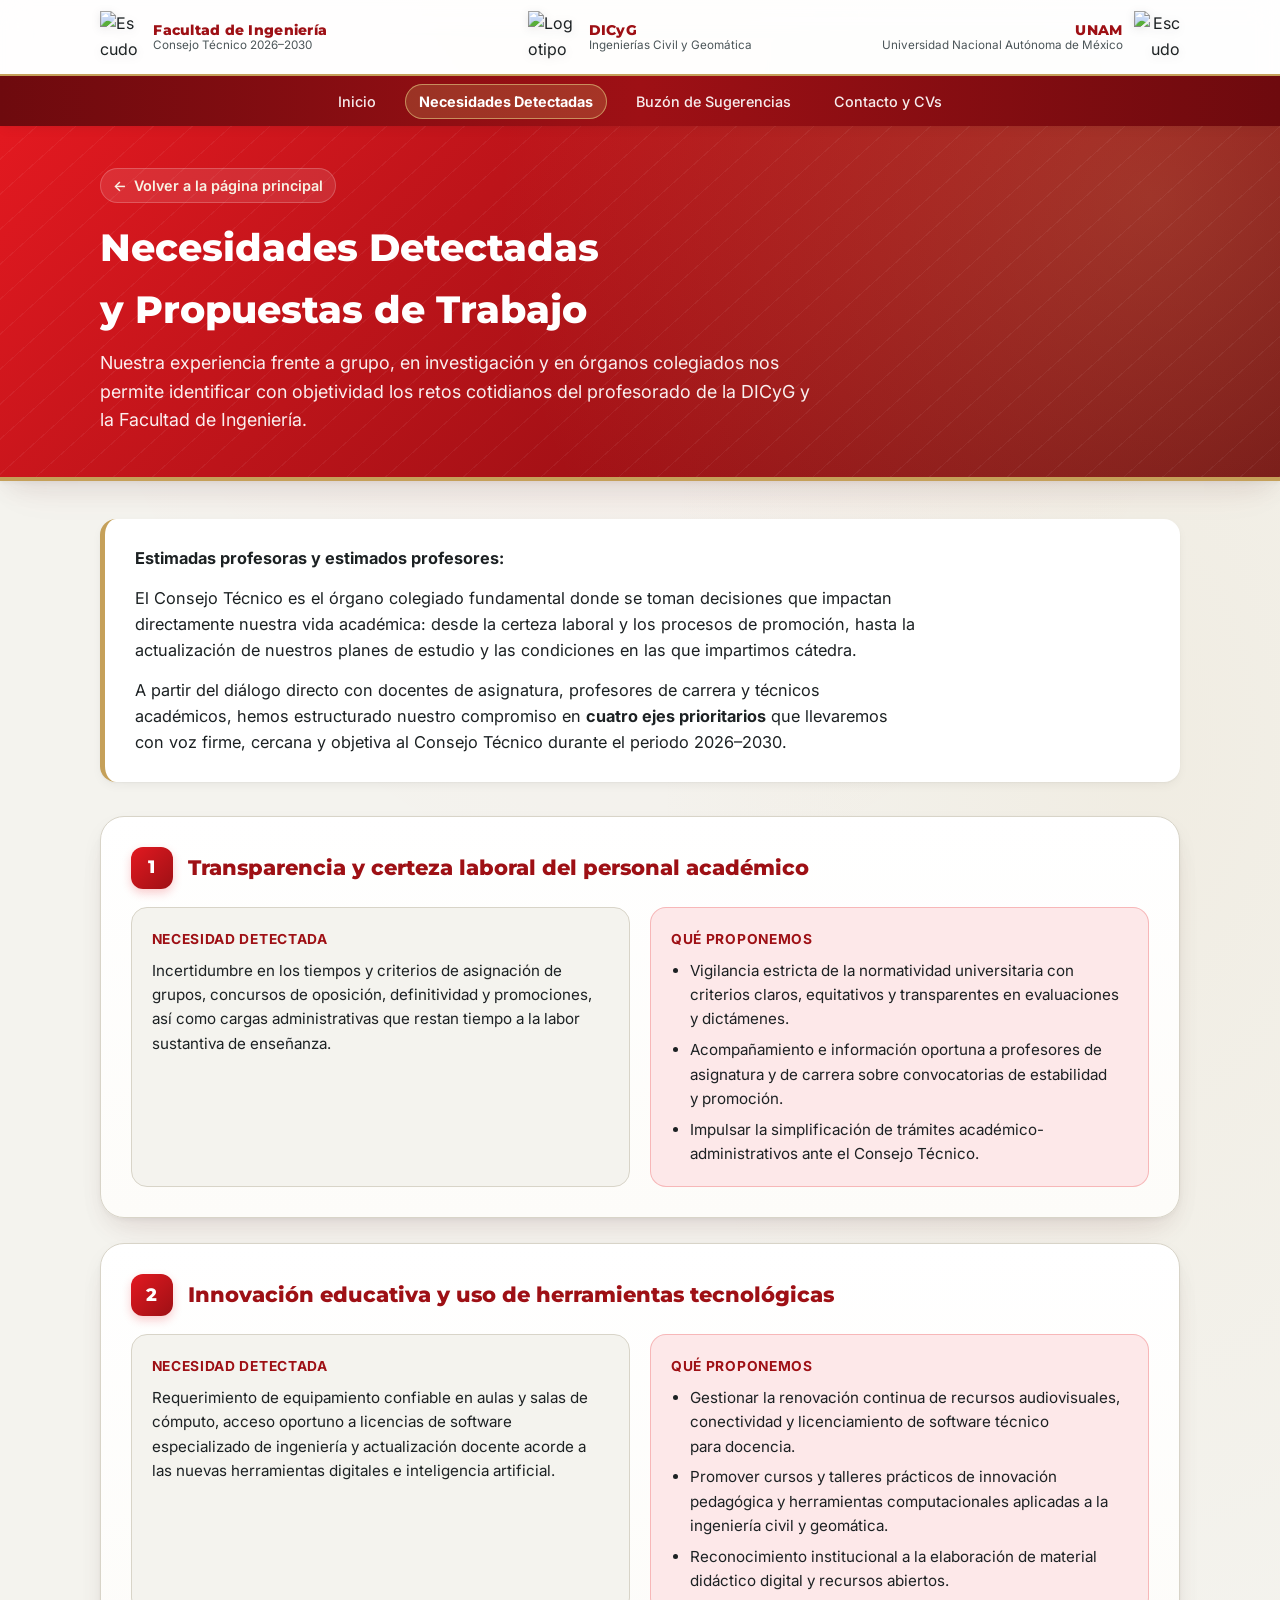
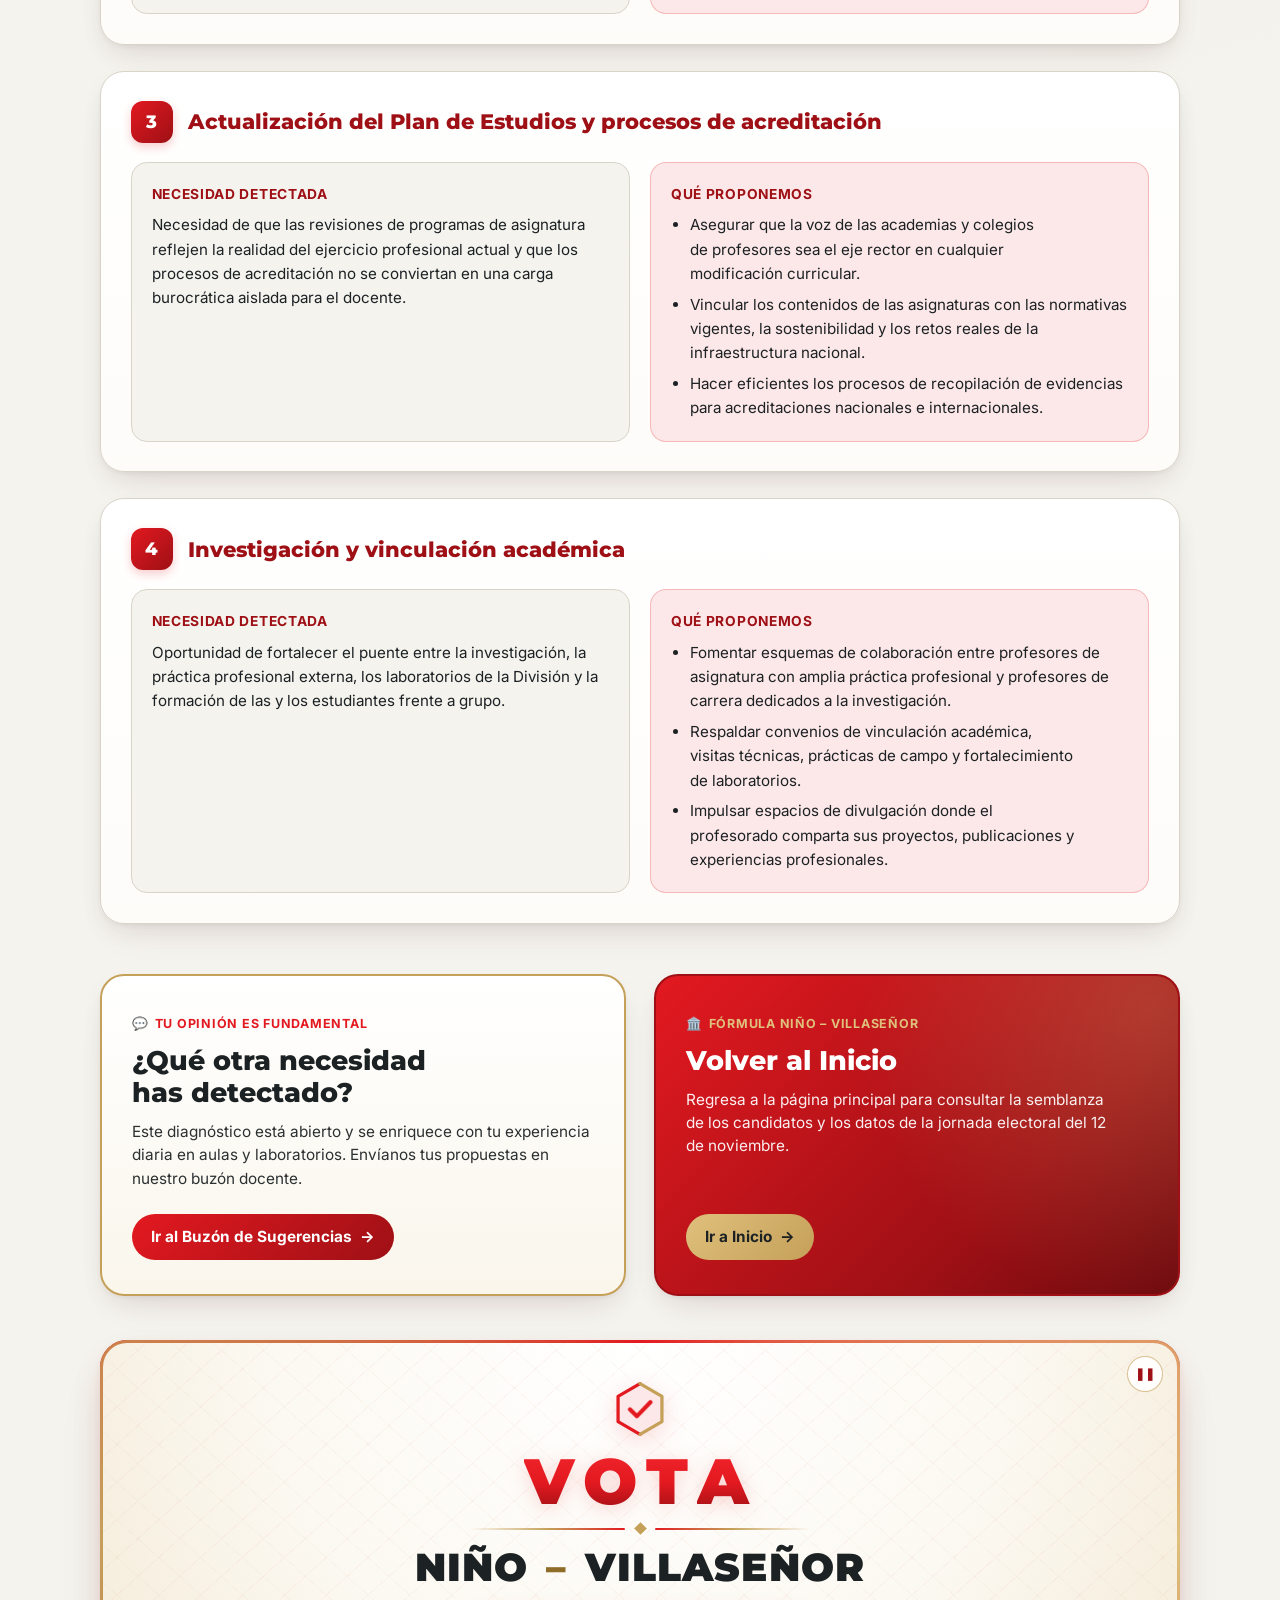
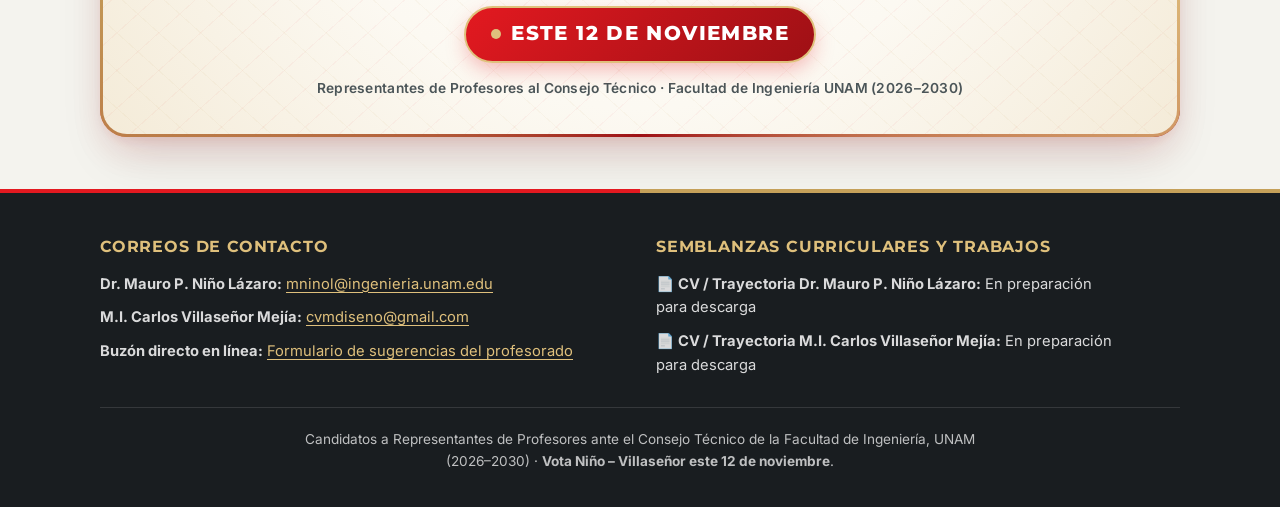
==== commit 1dd84932: "fix(contact): actualizar correos electronicos de los profesores y enlaces directos" ====
--- a/necesidades.html
+++ b/necesidades.html
@@ -65,7 +65,7 @@
         <a href="index.html">Inicio</a>
         <a href="necesidades.html" aria-current="page">Necesidades Detectadas</a>
         <a href="sugerencias.html">Buzón de Sugerencias</a>
-        <a href="index.html#contacto">Contacto y CVs</a>
+        <a href="#contacto">Contacto y CVs</a>
       </div>
     </nav>
   </header>
@@ -290,8 +290,46 @@
     </div>
   </main>
 
-  <footer class="site-footer">
+  <!-- PIE DE PÁGINA: Correos de contacto y CVs / Trabajos -->
+  <footer id="contacto" class="site-footer">
     <div class="container">
+      <div class="footer-grid">
+        <div class="footer-col">
+          <h3>Correos de Contacto</h3>
+          <ul class="footer-contact-list">
+            <li>
+              <strong>Dr. Mauro P. Niño Lázaro:</strong>
+              <a href="mailto:mninol@ingenieria.unam.edu">mninol@ingenieria.unam.edu</a>
+            </li>
+            <li>
+              <strong>M.I. Carlos Villaseñor Mejía:</strong>
+              <a href="mailto:cvmdiseno@gmail.com">cvmdiseno@gmail.com</a>
+            </li>
+            <li>
+              <strong>Buzón directo en línea:</strong>
+              <a href="sugerencias.html">Formulario de sugerencias del profesorado</a>
+            </li>
+          </ul>
+        </div>
+
+        <div class="footer-col">
+          <h3>Semblanzas Curriculares y Trabajos</h3>
+          <!-- INSTRUCCIÓN: Coloca los archivos PDF en una carpeta documentos/ y actualiza el atributo href -->
+          <ul class="footer-contact-list">
+            <li>
+              <span aria-hidden="true">📄</span>
+              <strong>CV / Trayectoria Dr. Mauro P. Niño Lázaro:</strong>
+              <span>En preparación para descarga</span>
+            </li>
+            <li>
+              <span aria-hidden="true">📄</span>
+              <strong>CV / Trayectoria M.I. Carlos Villaseñor Mejía:</strong>
+              <span>En preparación para descarga</span>
+            </li>
+          </ul>
+        </div>
+      </div>
+
       <div class="footer-bottom">
         <p>
           Candidatos a Representantes de Profesores ante el Consejo Técnico de la Facultad de Ingeniería, UNAM (2026–2030) · <strong>Vota Niño – Villaseñor este 12 de noviembre</strong>.
